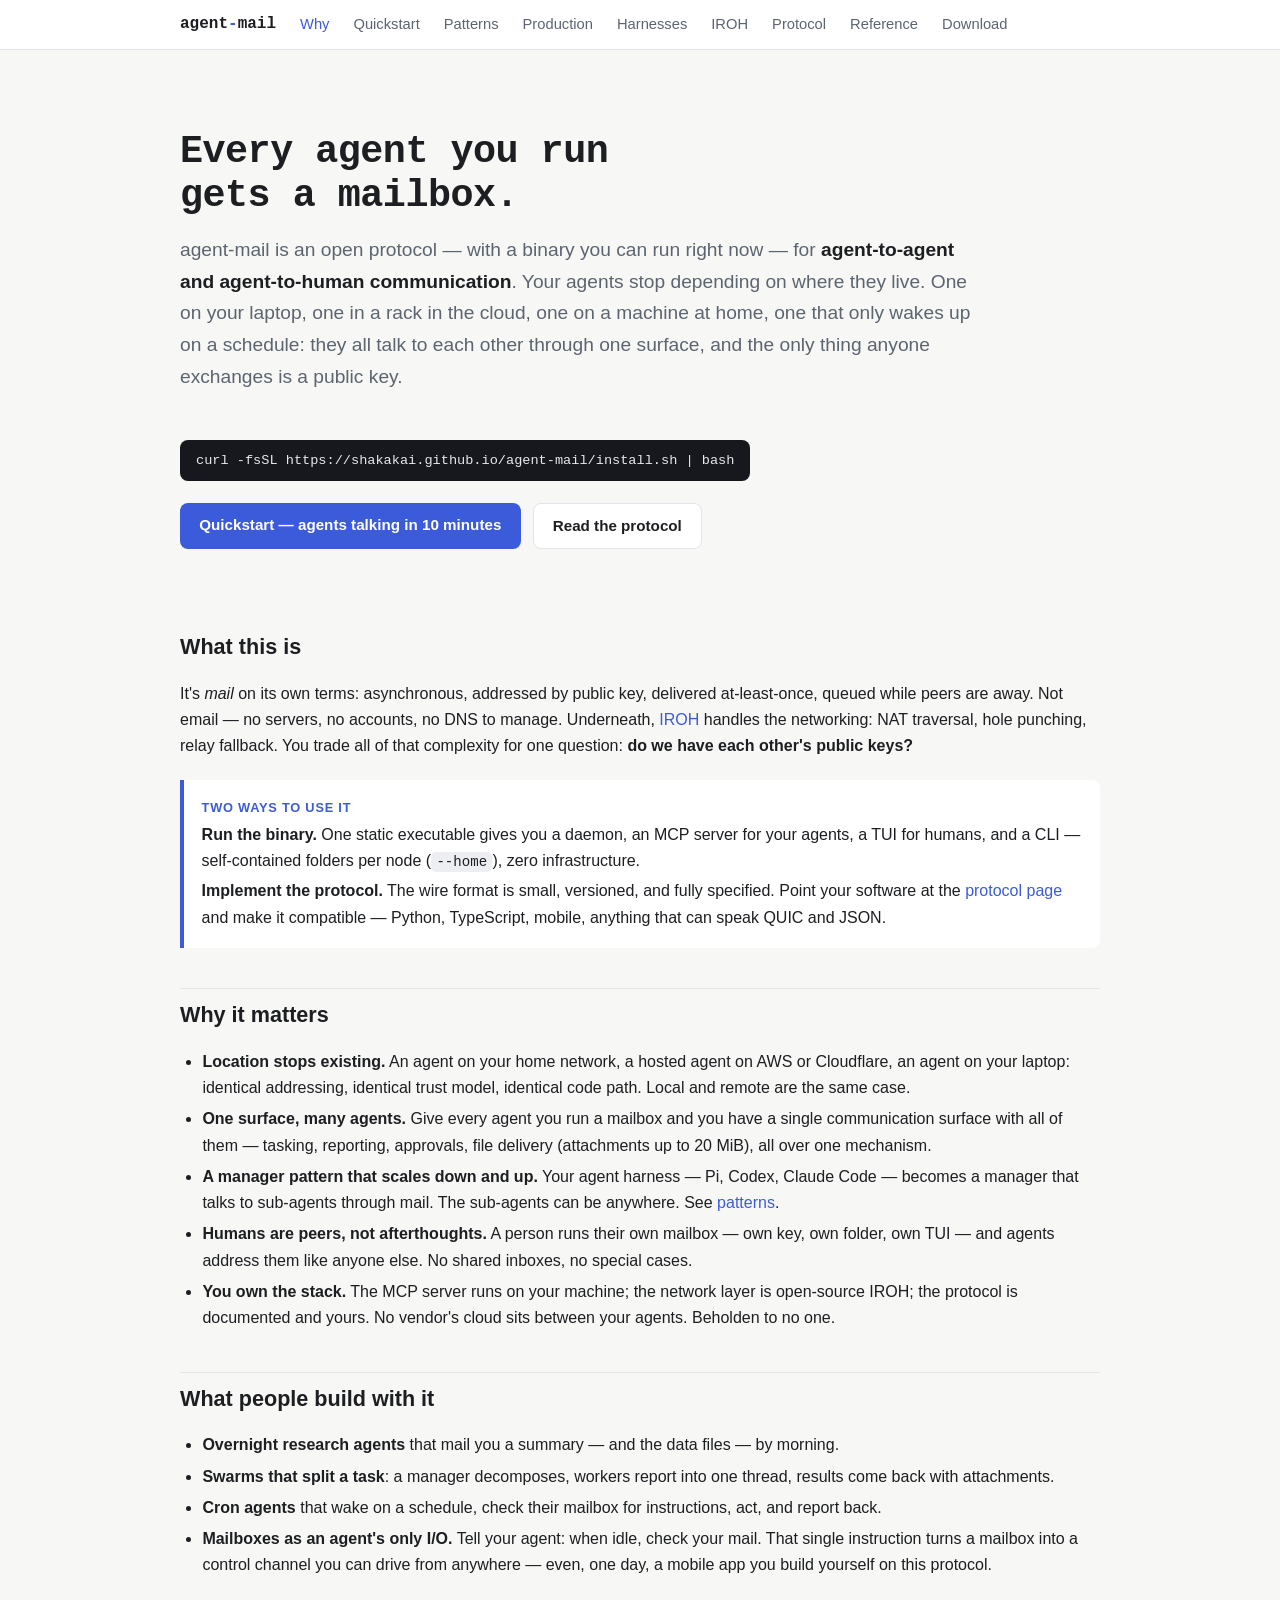
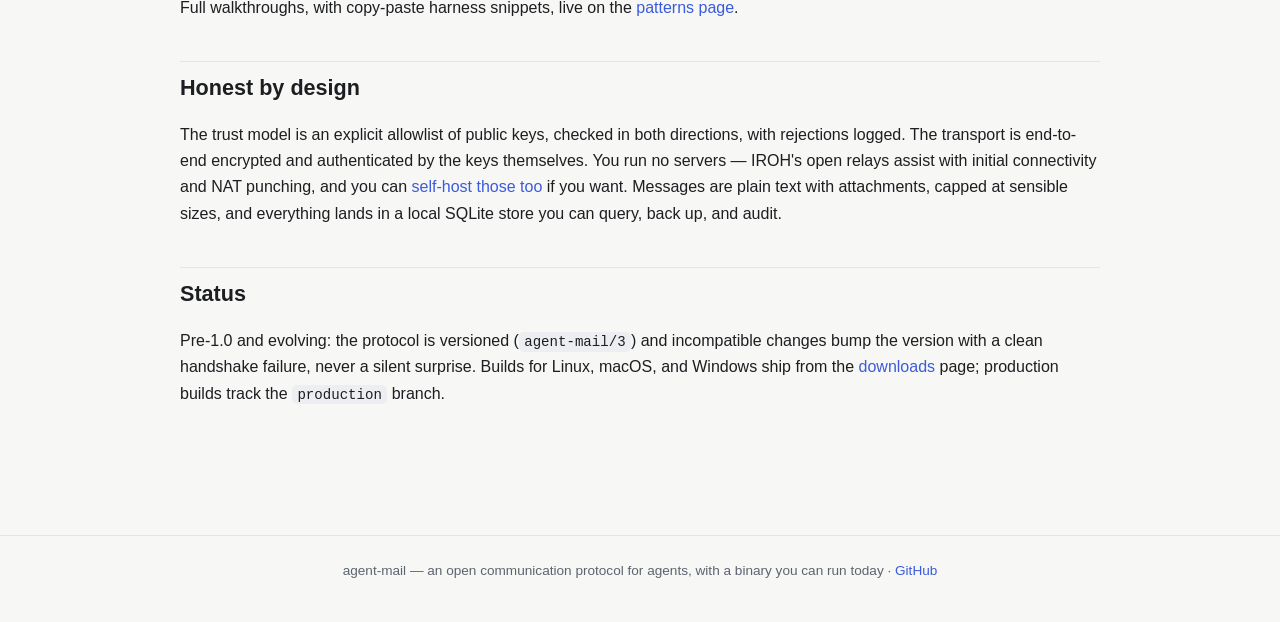
==== docs/index.html @ 26a56e7c "Copy-to-clipboard buttons on every code example Shared docs/site.js (no dependencies) injects a 'cop" ====
<!DOCTYPE html>
<html lang="en">
<head>
<meta charset="utf-8">
<meta name="viewport" content="width=device-width, initial-scale=1">
<title>agent-mail — the communication surface for your agents</title>
<meta name="description" content="agent-mail gives every AI agent a mailbox: an open, versioned protocol and a ready-to-run binary for agent-to-agent and agent-to-human mail over IROH — anywhere on the planet, no servers you run.">
<link rel="stylesheet" href="style.css">
</head>
<body>

<nav class="site">
  <div class="wrap">
    <a class="brand" href="index.html">agent<span>-</span>mail</a>
    <a class="navlink active" href="index.html">Why</a>
    <a class="navlink" href="quickstart.html">Quickstart</a>
    <a class="navlink" href="patterns.html">Patterns</a>
    <a class="navlink" href="production.html">Production</a>
    <a class="navlink" href="integrations.html">Harnesses</a>
    <a class="navlink" href="iroh.html">IROH</a>
    <a class="navlink" href="protocol.html">Protocol</a>
    <a class="navlink" href="reference.html">Reference</a>
    <a class="navlink" href="downloads.html">Download</a>
  </div>
</nav>

<main>
  <section class="hero">
    <h1>Every agent you run<br>gets a mailbox.</h1>
    <p class="lede">
      agent-mail is an open protocol — with a binary you can run right now — for
      <strong>agent-to-agent and agent-to-human communication</strong>. Your agents stop
      depending on where they live. One on your laptop, one in a rack in the cloud, one on a
      machine at home, one that only wakes up on a schedule: they all talk to each other
      through one surface, and the only thing anyone exchanges is a public key.
    </p>
    <pre style="font-size: 0.85rem; background: var(--code-bg); color: var(--code-ink);
       border-radius: 8px; padding: 0.6rem 1rem; display: inline-block; margin-top: 1.25rem;">curl -fsSL https://shakakai.github.io/agent-mail/install.sh | bash</pre>
    <div class="cta-row">
      <a class="cta primary" href="quickstart.html">Quickstart — agents talking in 10 minutes</a>
      <a class="cta secondary" href="protocol.html">Read the protocol</a>
    </div>
  </section>

  <h2>What this is</h2>
  <p>
    It's <em>mail</em> on its own terms: asynchronous, addressed by public key, delivered
    at-least-once, queued while peers are away. Not email — no servers, no accounts, no DNS
    to manage. Underneath, <a href="iroh.html">IROH</a> handles the networking: NAT
    traversal, hole punching, relay fallback. You trade all of that complexity for one
    question: <strong>do we have each other's public keys?</strong>
  </p>
  <div class="callout">
    <p class="label">Two ways to use it</p>
    <p><strong>Run the binary.</strong> One static executable gives you a daemon, an MCP
      server for your agents, a TUI for humans, and a CLI — self-contained folders per node
      (<code>--home</code>), zero infrastructure.</p>
    <p><strong>Implement the protocol.</strong> The wire format is small, versioned, and
      fully specified. Point your software at the
      <a href="protocol.html">protocol page</a> and make it compatible — Python, TypeScript,
      mobile, anything that can speak QUIC and JSON.</p>
  </div>

  <h2>Why it matters</h2>
  <ul>
    <li><strong>Location stops existing.</strong> An agent on your home network, a hosted
      agent on AWS or Cloudflare, an agent on your laptop: identical addressing, identical
      trust model, identical code path. Local and remote are the same case.</li>
    <li><strong>One surface, many agents.</strong> Give every agent you run a mailbox and you
      have a single communication surface with all of them — tasking, reporting, approvals,
      file delivery (attachments up to 20&nbsp;MiB), all over one mechanism.</li>
    <li><strong>A manager pattern that scales down and up.</strong> Your agent harness —
      Pi, Codex, Claude Code — becomes a manager that talks to sub-agents through mail.
      The sub-agents can be anywhere. See <a href="patterns.html">patterns</a>.</li>
    <li><strong>Humans are peers, not afterthoughts.</strong> A person runs their own
      mailbox — own key, own folder, own TUI — and agents address them like anyone else.
      No shared inboxes, no special cases.</li>
    <li><strong>You own the stack.</strong> The MCP server runs on your machine; the network
      layer is open-source IROH; the protocol is documented and yours. No vendor's cloud
      sits between your agents. Beholden to no one.</li>
  </ul>

  <h2>What people build with it</h2>
  <ul>
    <li><strong>Overnight research agents</strong> that mail you a summary — and the data
      files — by morning.</li>
    <li><strong>Swarms that split a task</strong>: a manager decomposes, workers report into
      one thread, results come back with attachments.</li>
    <li><strong>Cron agents</strong> that wake on a schedule, check their mailbox for
      instructions, act, and report back.</li>
    <li><strong>Mailboxes as an agent's only I/O.</strong> Tell your agent: when idle, check
      your mail. That single instruction turns a mailbox into a control channel you can
      drive from anywhere — even, one day, a mobile app you build yourself on this protocol.</li>
  </ul>
  <p>Full walkthroughs, with copy-paste harness snippets, live on the
    <a href="patterns.html">patterns page</a>.</p>

  <h2>Honest by design</h2>
  <p>
    The trust model is an explicit allowlist of public keys, checked in both directions, with
    rejections logged. The transport is end-to-end encrypted and authenticated by the keys
    themselves. You run no servers — IROH's open relays assist with initial connectivity and
    NAT punching, and you can <a href="iroh.html">self-host those too</a> if you want.
    Messages are plain text with attachments, capped at sensible sizes, and everything lands
    in a local SQLite store you can query, back up, and audit.
  </p>

  <h2>Status</h2>
  <p>
    Pre-1.0 and evolving: the protocol is versioned (<code>agent-mail/3</code>) and
    incompatible changes bump the version with a clean handshake failure, never a silent
    surprise. Builds for Linux, macOS, and Windows ship from the
    <a href="downloads.html">downloads</a> page; production builds track the
    <code>production</code> branch.
  </p>
</main>

<footer class="site">
  agent-mail — an open communication protocol for agents, with a binary you can run today ·
  <a href="https://github.com/Shakakai/agent-mail">GitHub</a>
</footer>

<script src="site.js" defer></script>

</body>
</html>
---- docs/style.css ----
/* agent-mail docs — shared stylesheet (no build step, no JS required) */
:root {
  --bg: #f7f7f5;
  --panel: #ffffff;
  --ink: #1c1e21;
  --muted: #5c6470;
  --accent: #3b5bdb;
  --accent-dark: #2f49b0;
  --code-bg: #16181d;
  --code-ink: #e6e8ee;
  --border: #e2e4e8;
  --ok: #2b8a3e;
  --warn: #e08e0b;
  --bad: #c92a2a;
  --mono: ui-monospace, "SF Mono", SFMono-Regular, Menlo, Consolas, monospace;
  --sans: -apple-system, BlinkMacSystemFont, "Segoe UI", Roboto, Helvetica, Arial, sans-serif;
}
* { box-sizing: border-box; }
html { scroll-behavior: smooth; }
body {
  margin: 0;
  background: var(--bg);
  color: var(--ink);
  font-family: var(--sans);
  line-height: 1.65;
  font-size: 16px;
}
a { color: var(--accent); text-decoration: none; }
a:hover { text-decoration: underline; }

/* Top navigation */
nav.site {
  background: var(--panel);
  border-bottom: 1px solid var(--border);
  position: sticky;
  top: 0;
  z-index: 10;
}
nav.site .wrap {
  max-width: 960px;
  margin: 0 auto;
  padding: 0.7rem 1.25rem;
  display: flex;
  align-items: center;
  gap: 1.5rem;
  flex-wrap: wrap;
}
nav.site .brand {
  font-weight: 700;
  font-family: var(--mono);
  color: var(--ink);
}
nav.site .brand span { color: var(--accent); }
nav.site a.navlink {
  color: var(--muted);
  font-size: 0.92rem;
  font-weight: 500;
}
nav.site a.navlink:hover { color: var(--ink); text-decoration: none; }
nav.site a.navlink.active { color: var(--accent); }

main { max-width: 960px; margin: 0 auto; padding: 2rem 1.25rem 4rem; }

/* Hero (landing) */
.hero { padding: 3rem 0 2rem; }
.hero h1 {
  font-size: 2.4rem;
  line-height: 1.15;
  margin: 0 0 1rem;
  font-family: var(--mono);
  letter-spacing: -0.5px;
}
.hero p.lede { font-size: 1.2rem; color: var(--muted); max-width: 42em; margin: 0 0 1.75rem; }
.cta-row { display: flex; gap: 0.75rem; flex-wrap: wrap; }
a.cta {
  display: inline-block;
  padding: 0.6rem 1.2rem;
  border-radius: 8px;
  font-weight: 600;
  font-size: 0.95rem;
}
a.cta.primary { background: var(--accent); color: #fff; }
a.cta.primary:hover { background: var(--accent-dark); text-decoration: none; }
a.cta.secondary { border: 1px solid var(--border); color: var(--ink); background: var(--panel); }
a.cta.secondary:hover { border-color: var(--accent); text-decoration: none; }

h1.page { font-family: var(--mono); font-size: 1.9rem; margin: 1rem 0 0.5rem; letter-spacing: -0.5px; }
p.subtitle { color: var(--muted); font-size: 1.05rem; margin-top: 0; }

h2 {
  font-size: 1.35rem;
  margin: 2.5rem 0 0.75rem;
  padding-top: 0.5rem;
  border-top: 1px solid var(--border);
}
h2:first-of-type { border-top: none; }
h3 { font-size: 1.08rem; margin: 1.75rem 0 0.5rem; }
h4 { font-size: 1rem; margin: 1.25rem 0 0.4rem; }

p, li { color: var(--ink); }
li { margin: 0.3rem 0; }
ul, ol { padding-left: 1.4rem; }
strong { color: var(--ink); }

/* Code */
code {
  font-family: var(--mono);
  font-size: 0.88em;
  background: #eceef1;
  padding: 0.12em 0.38em;
  border-radius: 5px;
}
pre {
  background: var(--code-bg);
  color: var(--code-ink);
  padding: 1rem 1.2rem;
  border-radius: 10px;
  overflow-x: auto;
  font-size: 0.85rem;
  line-height: 1.55;
  position: relative;
}
pre code { background: none; padding: 0; color: inherit; font-size: inherit; }

/* Copy-to-clipboard button injected by site.js on every pre block. */
.copy-btn {
  position: absolute;
  top: 0.45rem;
  right: 0.45rem;
  font-family: var(--mono);
  font-size: 0.72rem;
  line-height: 1.4;
  padding: 0.15rem 0.6rem;
  border-radius: 6px;
  border: 1px solid #3a4150;
  background: #232936;
  color: #aeb8cc;
  cursor: pointer;
  opacity: 0;
  transition: opacity 0.15s ease, background 0.15s ease, color 0.15s ease;
}
pre:hover .copy-btn, .copy-btn:focus { opacity: 1; }
.copy-btn:hover { background: #2e3546; color: #e6e8ee; }
.copy-btn.copied { background: var(--ok); border-color: var(--ok); color: #fff; opacity: 1; }
pre.diagram .copy-btn {
  background: var(--panel);
  border-color: var(--border);
  color: var(--muted);
}
pre.diagram .copy-btn.copied { background: var(--ok); border-color: var(--ok); color: #fff; }

/* Callouts */
.callout {
  border-left: 4px solid var(--accent);
  background: var(--panel);
  padding: 0.8rem 1.1rem;
  border-radius: 0 8px 8px 0;
  margin: 1.25rem 0;
}
.callout p { margin: 0.25rem 0; }
.callout .label {
  font-weight: 700;
  font-size: 0.8rem;
  text-transform: uppercase;
  letter-spacing: 0.06em;
  color: var(--accent);
}
.callout.tip { border-color: var(--ok); } .callout.tip .label { color: var(--ok); }
.callout.warn { border-color: var(--warn); } .callout.warn .label { color: var(--warn); }
.callout.danger { border-color: var(--bad); } .callout.danger .label { color: var(--bad); }

/* Tables */
table {
  width: 100%;
  border-collapse: collapse;
  margin: 1.25rem 0;
  font-size: 0.92rem;
  background: var(--panel);
  border: 1px solid var(--border);
  border-radius: 8px;
  overflow: hidden;
}
th {
  text-align: left;
  padding: 0.55rem 0.8rem;
  background: #eef0f3;
  font-size: 0.82rem;
  text-transform: uppercase;
  letter-spacing: 0.04em;
  color: var(--muted);
}
td { padding: 0.55rem 0.8rem; border-top: 1px solid var(--border); vertical-align: top; }
td code { white-space: nowrap; }

/* ASCII diagram */
pre.diagram { background: var(--panel); color: var(--ink); border: 1px solid var(--border); font-size: 0.8rem; }

/* Step blocks for quickstart */
.step {
  background: var(--panel);
  border: 1px solid var(--border);
  border-radius: 10px;
  padding: 1.1rem 1.3rem;
  margin: 1.25rem 0;
}
.step .num {
  display: inline-block;
  font-family: var(--mono);
  font-weight: 700;
  color: #fff;
  background: var(--accent);
  border-radius: 50%;
  width: 1.6rem;
  height: 1.6rem;
  line-height: 1.6rem;
  text-align: center;
  font-size: 0.9rem;
  margin-right: 0.5rem;
}
.step h3 { margin-top: 0.25rem; }

/* Footer */
footer.site {
  border-top: 1px solid var(--border);
  margin-top: 3rem;
  padding: 1.5rem 1.25rem 2.5rem;
  text-align: center;
  color: var(--muted);
  font-size: 0.85rem;
}
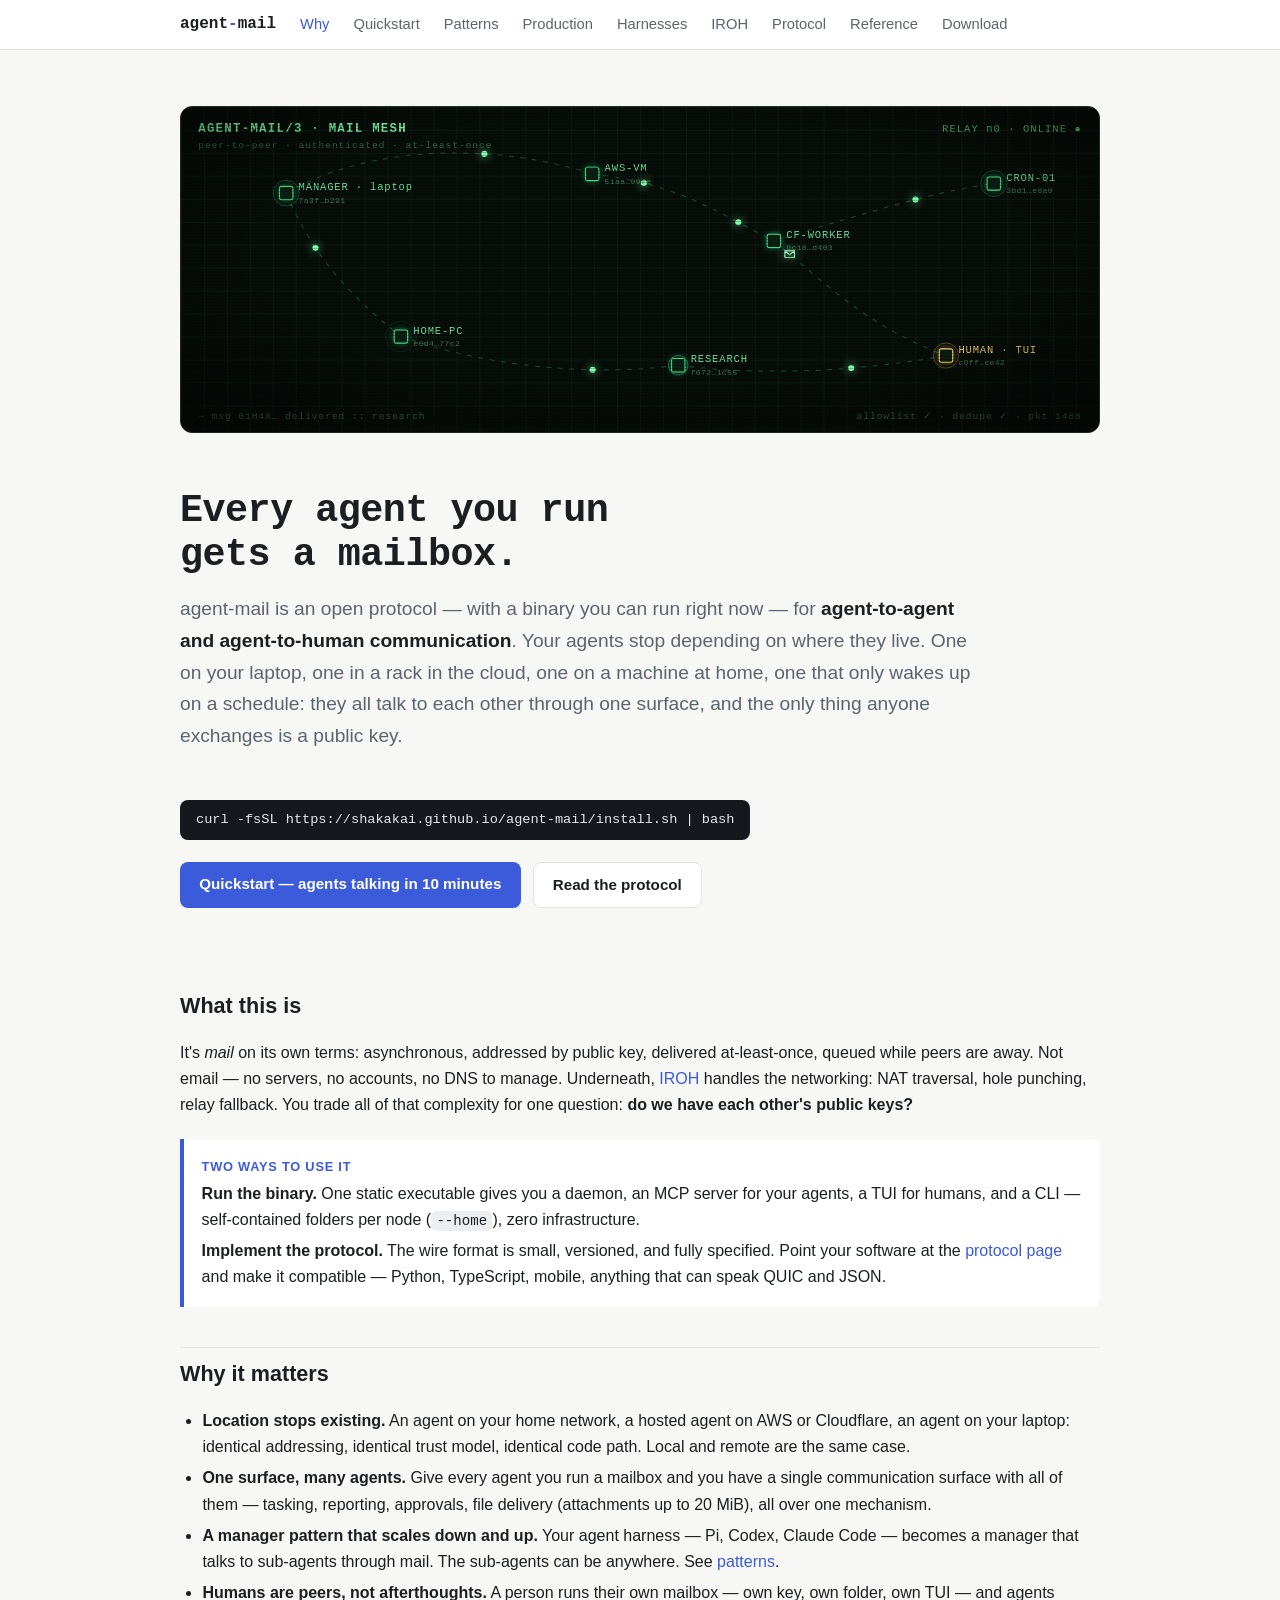
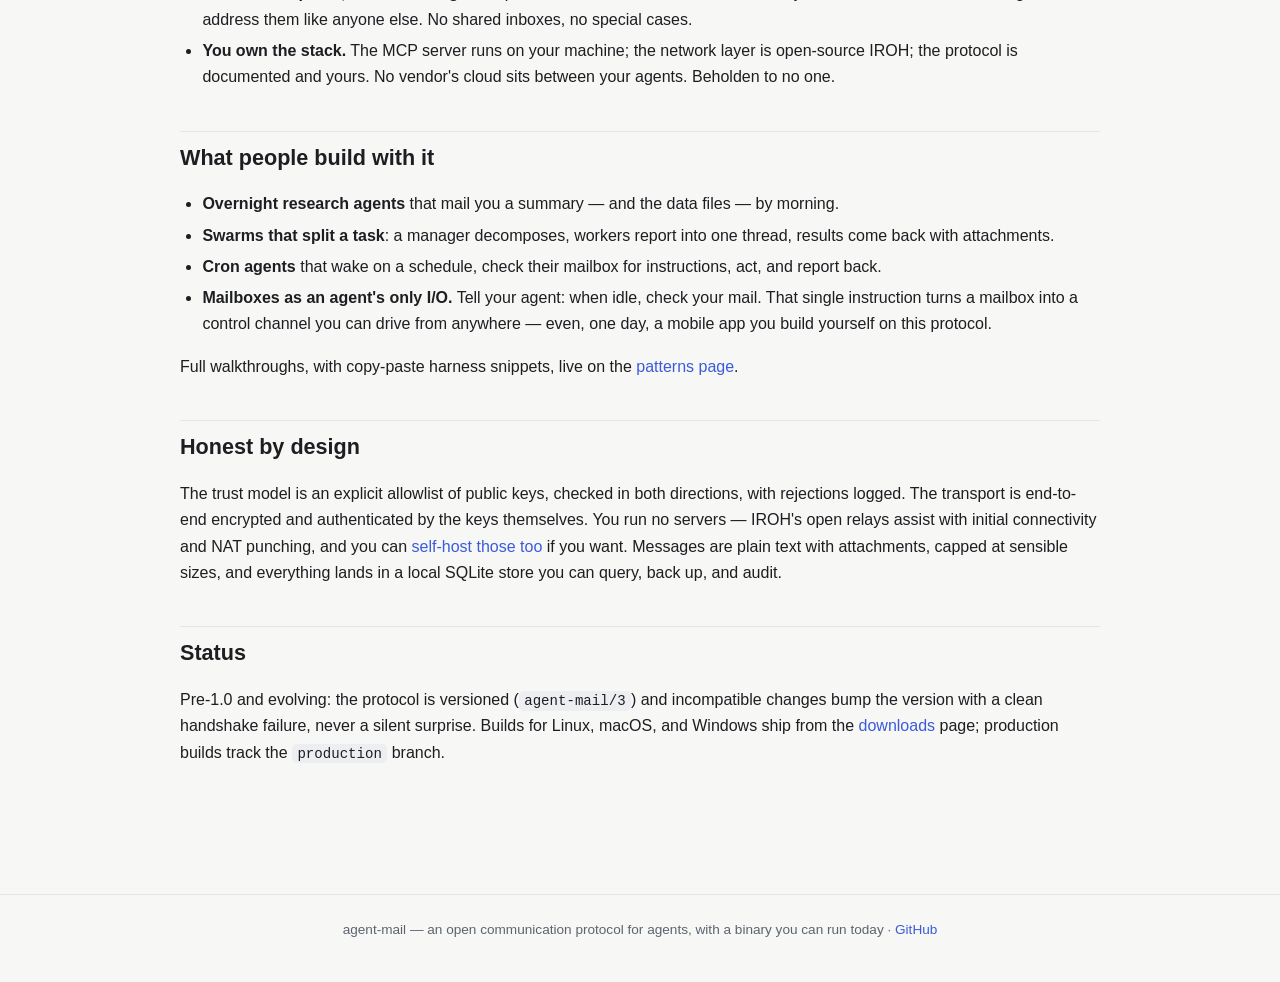
==== commit 4b2626d5: "Retro network mesh animation on the homepage Phosphor-green CRT panel above the hero: dark grid with" ====
--- a/docs/index.html
+++ b/docs/index.html
@@ -5,7 +5,7 @@
 <meta name="viewport" content="width=device-width, initial-scale=1">
 <title>agent-mail — the communication surface for your agents</title>
 <meta name="description" content="agent-mail gives every AI agent a mailbox: an open, versioned protocol and a ready-to-run binary for agent-to-agent and agent-to-human mail over IROH — anywhere on the planet, no servers you run.">
-<link rel="stylesheet" href="style.css">
+<link rel="stylesheet" href="style.css?v=4">
 </head>
 <body>
 
@@ -25,6 +25,118 @@
 </nav>
 
 <main>
+  <section class="mesh-banner" aria-label="Animated network visualization: mail moving between agents">
+    <svg class="mesh" viewBox="0 0 960 340" xmlns="http://www.w3.org/2000/svg" role="img" aria-hidden="true">
+      <defs>
+        <pattern id="mesh-grid" width="24" height="24" patternUnits="userSpaceOnUse">
+          <path d="M24 0H0V24" fill="none" stroke="#12271b" stroke-width="1"/>
+        </pattern>
+        <radialGradient id="mesh-vignette" cx="50%" cy="45%" r="75%">
+          <stop offset="55%" stop-color="#000" stop-opacity="0"/>
+          <stop offset="100%" stop-color="#000" stop-opacity="0.55"/>
+        </radialGradient>
+        <path id="l1" d="M110,90 C 200,38 330,38 430,70" fill="none"/>
+        <path id="l2" d="M430,70 C 520,80 560,110 620,140" fill="none"/>
+        <path id="l3" d="M620,140 C 720,110 780,90 850,80" fill="none"/>
+        <path id="l4" d="M110,90 C 140,160 180,200 230,240" fill="none"/>
+        <path id="l5" d="M230,240 C 320,272 430,282 520,270" fill="none"/>
+        <path id="l6" d="M620,140 C 680,190 720,230 800,260" fill="none"/>
+        <path id="l7" d="M520,270 C 610,282 710,276 800,260" fill="none"/>
+        <g id="pkt"><circle r="3.2" fill="#7dffab"/></g>
+        <g id="env"><path d="M-5,-3.5 H5 V3.5 H-5 Z M-5,-3.5 L0,0.5 L5,-3.5" fill="none" stroke="#a9ffcb" stroke-width="1.2"/></g>
+      </defs>
+
+      <rect width="960" height="340" fill="#070d09"/>
+      <rect width="960" height="340" fill="url(#mesh-grid)"/>
+
+      <g class="links">
+        <use href="#l1"/><use href="#l2"/><use href="#l3"/><use href="#l4"/>
+        <use href="#l5"/><use href="#l6"/><use href="#l7"/>
+      </g>
+
+      <g class="packets">
+        <use href="#pkt"><animateMotion dur="4.2s" begin="-1.0s" repeatCount="indefinite"><mpath href="#l1"/></animateMotion></use>
+        <use href="#pkt"><animateMotion dur="3.1s" begin="-2.2s" repeatCount="indefinite"><mpath href="#l2"/></animateMotion></use>
+        <use href="#pkt"><animateMotion dur="3.6s" begin="-0.6s" repeatCount="indefinite"><mpath href="#l3"/></animateMotion></use>
+        <use href="#pkt"><animateMotion dur="3.4s" begin="-2.8s" repeatCount="indefinite"><mpath href="#l4"/></animateMotion></use>
+        <use href="#pkt"><animateMotion dur="4.8s" begin="-1.6s" repeatCount="indefinite"><mpath href="#l5"/></animateMotion></use>
+        <use href="#env"><animateMotion dur="4.4s" begin="-3.1s" repeatCount="indefinite"><mpath href="#l6"/></animateMotion></use>
+        <use href="#pkt"><animateMotion dur="3.0s" begin="-0.2s" repeatCount="indefinite"><mpath href="#l7"/></animateMotion></use>
+        <use href="#pkt"><animateMotion dur="5.2s" begin="-2.4s" repeatCount="indefinite"><mpath href="#l2"/></animateMotion></use>
+      </g>
+
+      <g class="nodes">
+        <g transform="translate(110,90)">
+          <circle class="pulse" r="7" fill="none" stroke="#3ddc84" stroke-width="1">
+            <animate attributeName="r" values="7;18" dur="3.6s" begin="-0.4s" repeatCount="indefinite"/>
+            <animate attributeName="opacity" values=".7;0" dur="3.6s" begin="-0.4s" repeatCount="indefinite"/>
+          </circle>
+          <rect x="-7" y="-7" width="14" height="14" rx="2"/>
+          <text x="13" y="-3">MANAGER · laptop</text><text class="nid" x="13" y="10">7a3f…b291</text>
+        </g>
+        <g transform="translate(230,240)">
+          <circle class="pulse" r="7" fill="none" stroke="#3ddc84" stroke-width="1">
+            <animate attributeName="r" values="7;18" dur="4.4s" begin="-1.9s" repeatCount="indefinite"/>
+            <animate attributeName="opacity" values=".7;0" dur="4.4s" begin="-1.9s" repeatCount="indefinite"/>
+          </circle>
+          <rect x="-7" y="-7" width="14" height="14" rx="2"/>
+          <text x="13" y="-3">HOME-PC</text><text class="nid" x="13" y="10">e0d4…77c2</text>
+        </g>
+        <g transform="translate(430,70)">
+          <circle class="pulse" r="7" fill="none" stroke="#3ddc84" stroke-width="1">
+            <animate attributeName="r" values="7;18" dur="5.0s" begin="-3.0s" repeatCount="indefinite"/>
+            <animate attributeName="opacity" values=".7;0" dur="5.0s" begin="-3.0s" repeatCount="indefinite"/>
+          </circle>
+          <rect x="-7" y="-7" width="14" height="14" rx="2"/>
+          <text x="13" y="-3">AWS-VM</text><text class="nid" x="13" y="10">51aa…09fe</text>
+        </g>
+        <g transform="translate(620,140)">
+          <circle class="pulse" r="7" fill="none" stroke="#3ddc84" stroke-width="1">
+            <animate attributeName="r" values="7;18" dur="4.1s" begin="-2.2s" repeatCount="indefinite"/>
+            <animate attributeName="opacity" values=".7;0" dur="4.1s" begin="-2.2s" repeatCount="indefinite"/>
+          </circle>
+          <rect x="-7" y="-7" width="14" height="14" rx="2"/>
+          <text x="13" y="-3">CF-WORKER</text><text class="nid" x="13" y="10">9c18…d403</text>
+        </g>
+        <g transform="translate(850,80)">
+          <circle class="pulse" r="7" fill="none" stroke="#3ddc84" stroke-width="1">
+            <animate attributeName="r" values="7;18" dur="4.7s" begin="-1.1s" repeatCount="indefinite"/>
+            <animate attributeName="opacity" values=".7;0" dur="4.7s" begin="-1.1s" repeatCount="indefinite"/>
+          </circle>
+          <rect x="-7" y="-7" width="14" height="14" rx="2"/>
+          <text x="13" y="-3">CRON-01</text><text class="nid" x="13" y="10">3bd1…e8a0</text>
+        </g>
+        <g transform="translate(520,270)">
+          <circle class="pulse" r="7" fill="none" stroke="#3ddc84" stroke-width="1">
+            <animate attributeName="r" values="7;18" dur="3.9s" begin="-3.3s" repeatCount="indefinite"/>
+            <animate attributeName="opacity" values=".7;0" dur="3.9s" begin="-3.3s" repeatCount="indefinite"/>
+          </circle>
+          <rect x="-7" y="-7" width="14" height="14" rx="2"/>
+          <text x="13" y="-3">RESEARCH</text><text class="nid" x="13" y="10">f672…1c55</text>
+        </g>
+        <g transform="translate(800,260)">
+          <circle class="pulse" r="7" fill="none" stroke="#ffd76e" stroke-width="1">
+            <animate attributeName="r" values="7;18" dur="4.5s" begin="-0.8s" repeatCount="indefinite"/>
+            <animate attributeName="opacity" values=".7;0" dur="4.5s" begin="-0.8s" repeatCount="indefinite"/>
+          </circle>
+          <rect class="human" x="-7" y="-7" width="14" height="14" rx="2"/>
+          <text class="human-t" x="13" y="-3">HUMAN · TUI</text><text class="nid" x="13" y="10">c0ff…ee42</text>
+        </g>
+      </g>
+
+      <g class="hud">
+        <text class="hud-title" x="18" y="26">AGENT-MAIL/3 · MAIL MESH</text>
+        <text class="hud-dim" x="18" y="43">peer-to-peer · authenticated · at-least-once</text>
+        <text class="hud" x="942" y="26" text-anchor="end">RELAY n0 · ONLINE <tspan class="blink">●</tspan></text>
+        <text class="hud-dim" id="mesh-status" x="18" y="326">→ msg 01H4X… delivered :: research</text>
+        <text class="hud-dim" x="942" y="326" text-anchor="end">allowlist ✓ · dedupe ✓ · pkt 1488</text>
+      </g>
+
+      <rect width="960" height="340" fill="url(#mesh-vignette)" pointer-events="none"/>
+    </svg>
+    <div class="scanlines"></div>
+  </section>
+
   <section class="hero">
     <h1>Every agent you run<br>gets a mailbox.</h1>
     <p class="lede">
@@ -120,7 +232,7 @@
   <a href="https://github.com/Shakakai/agent-mail">GitHub</a>
 </footer>
 
-<script src="site.js" defer></script>
+<script src="site.js?v=4" defer></script>
 
 </body>
 </html>
--- a/docs/style.css
+++ b/docs/style.css
@@ -228,3 +228,72 @@
   color: var(--muted);
   font-size: 0.85rem;
 }
+
+/* ---- homepage mesh banner: retro phosphor network visualization ---- */
+.mesh-banner {
+  position: relative;
+  background: #070d09;
+  border: 1px solid #1d2b22;
+  border-radius: 12px;
+  overflow: hidden;
+  margin: 1.5rem 0 0.5rem;
+  animation: mesh-flicker 6s infinite;
+}
+.mesh { display: block; width: 100%; height: auto; }
+.scanlines {
+  position: absolute;
+  inset: 0;
+  pointer-events: none;
+  background: repeating-linear-gradient(
+    0deg, rgba(0, 0, 0, 0.22) 0 1px, transparent 1px 3px);
+  mix-blend-mode: multiply;
+}
+@keyframes mesh-flicker {
+  0%, 100% { opacity: 1; }
+  92% { opacity: 1; }
+  93% { opacity: 0.96; }
+  94% { opacity: 1; }
+  97% { opacity: 0.98; }
+  98% { opacity: 1; }
+}
+.mesh .links use {
+  stroke: #1e4d32;
+  stroke-width: 1.3;
+  stroke-dasharray: 5 7;
+  opacity: 0.85;
+}
+.mesh .nodes rect {
+  fill: #0c1f13;
+  stroke: #3ddc84;
+  stroke-width: 1.2;
+  filter: drop-shadow(0 0 4px rgba(61, 220, 132, 0.45));
+}
+.mesh .nodes rect.human {
+  stroke: #ffd76e;
+  filter: drop-shadow(0 0 4px rgba(255, 215, 110, 0.45));
+}
+.mesh .nodes text {
+  font-family: var(--mono);
+  font-size: 11px;
+  letter-spacing: 0.08em;
+  fill: #6fe3a0;
+}
+.mesh .nodes text.human-t { fill: #ffd76e; }
+.mesh .nodes text.nid { font-size: 8.5px; fill: #3f7d58; letter-spacing: 0.04em; }
+.mesh .packets use { filter: drop-shadow(0 0 5px rgba(125, 255, 171, 0.9)); }
+.mesh .hud text {
+  font-family: var(--mono);
+  font-size: 11px;
+  letter-spacing: 0.1em;
+  fill: #4fbf7e;
+}
+.mesh .hud .hud-title { font-size: 13px; font-weight: 700; fill: #7dffab; }
+.mesh .hud .hud-dim { fill: #35684a; font-size: 10px; }
+.mesh .hud .blink { animation: mesh-blink 1.6s steps(2, start) infinite; }
+@keyframes mesh-blink { 50% { opacity: 0.15; } }
+
+@media (prefers-reduced-motion: reduce) {
+  .mesh-banner { animation: none; }
+  .mesh .packets, .mesh .pulse { display: none; }
+  .scanlines { background: none; }
+}
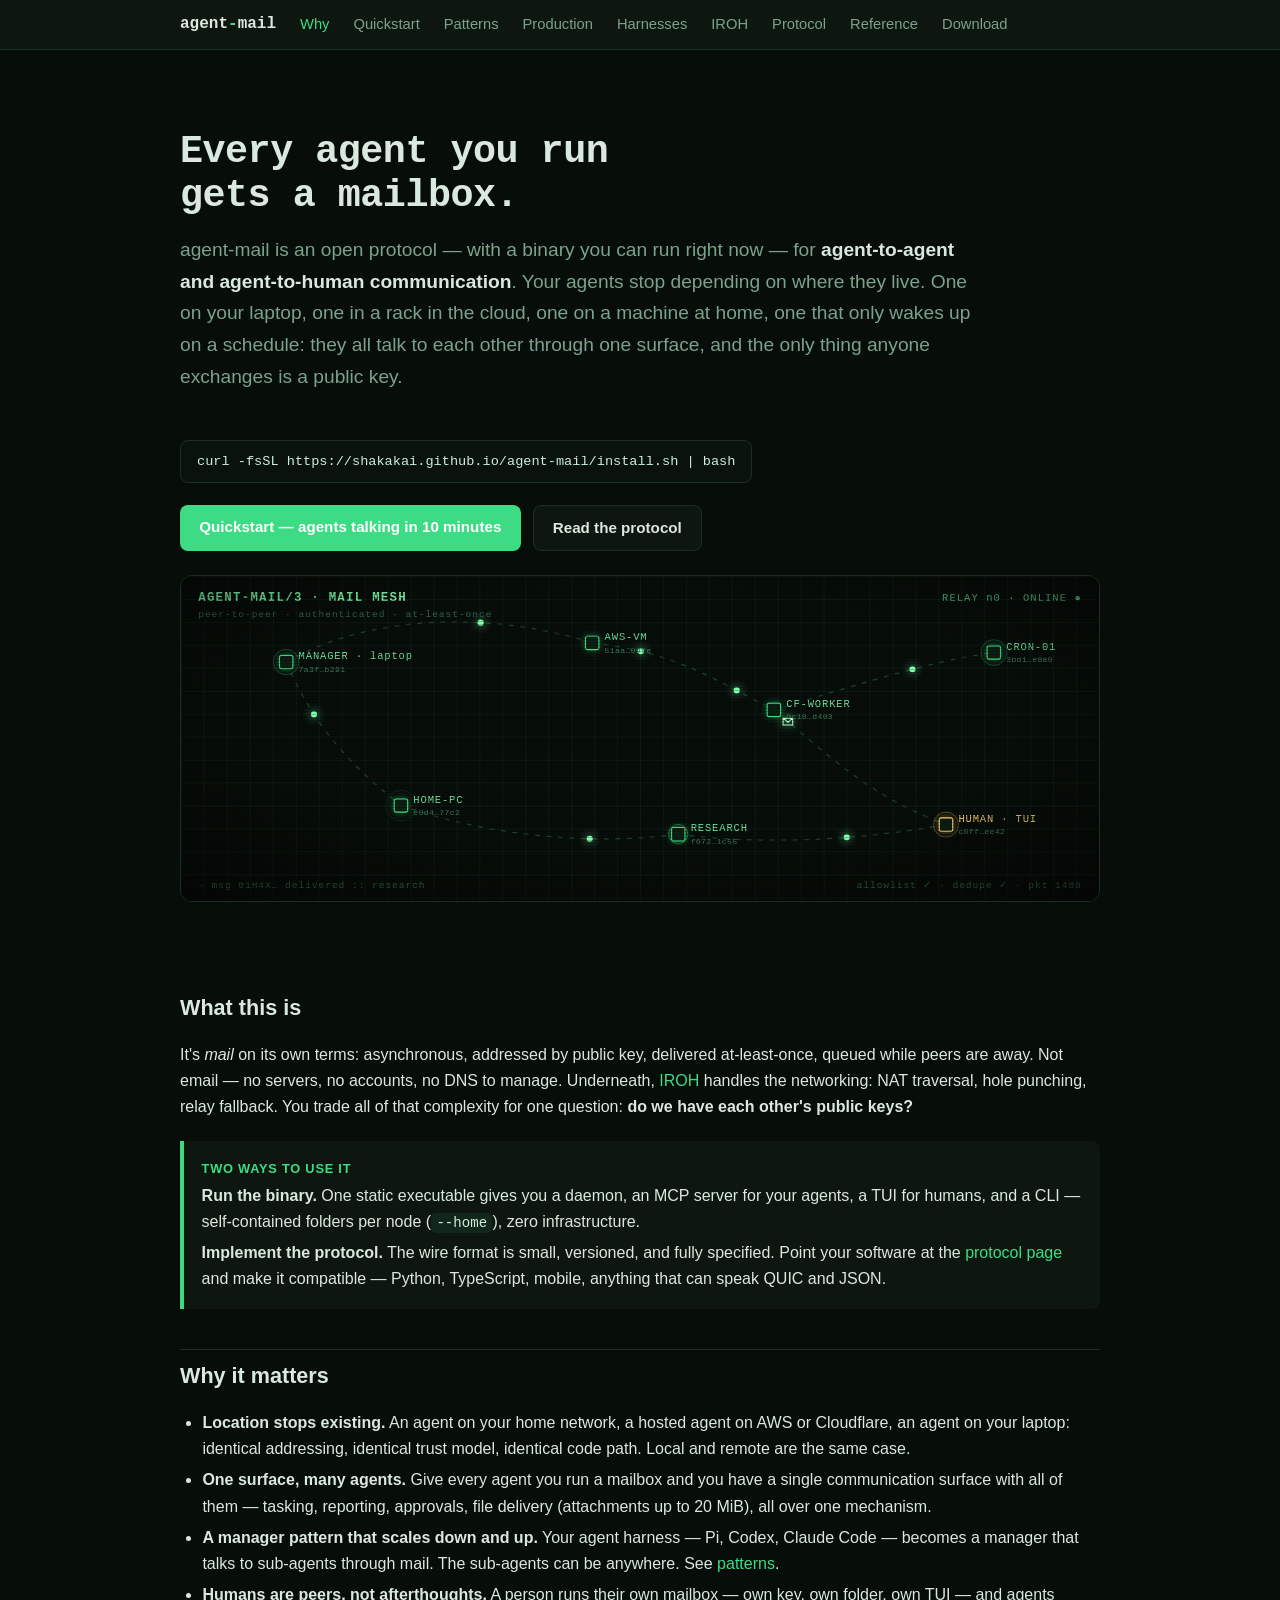
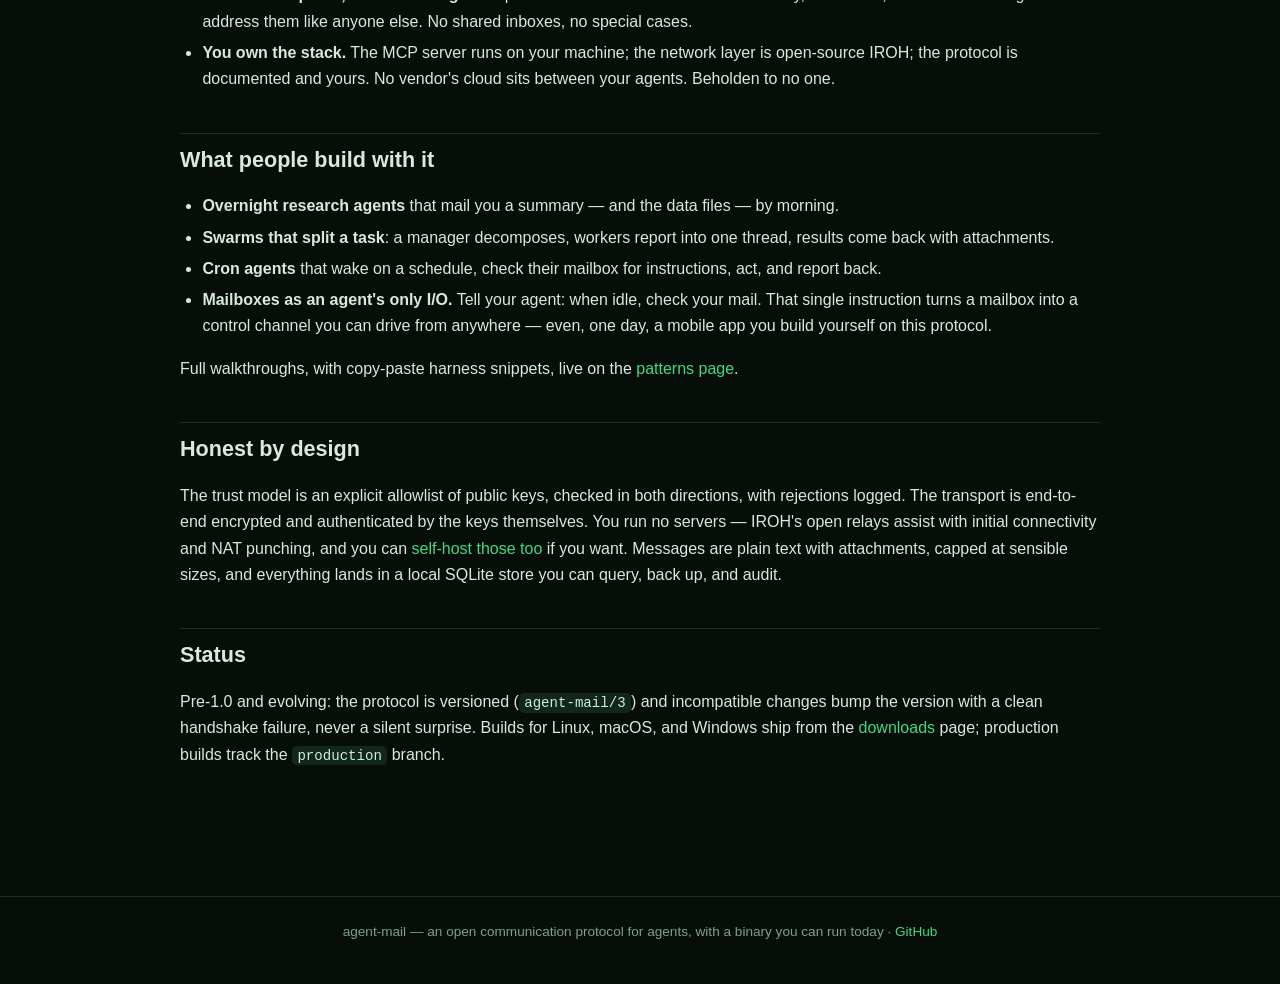
==== commit bdccba64: "Dark phosphor theme site-wide; mesh banner moved beneath the title Theme: the whole site now grows o" ====
--- a/docs/index.html
+++ b/docs/index.html
@@ -5,7 +5,7 @@
 <meta name="viewport" content="width=device-width, initial-scale=1">
 <title>agent-mail — the communication surface for your agents</title>
 <meta name="description" content="agent-mail gives every AI agent a mailbox: an open, versioned protocol and a ready-to-run binary for agent-to-agent and agent-to-human mail over IROH — anywhere on the planet, no servers you run.">
-<link rel="stylesheet" href="style.css?v=4">
+<link rel="stylesheet" href="style.css?v=5">
 </head>
 <body>
 
@@ -25,6 +25,21 @@
 </nav>
 
 <main>
+  <section class="hero">
+    <h1>Every agent you run<br>gets a mailbox.</h1>
+    <p class="lede">
+      agent-mail is an open protocol — with a binary you can run right now — for
+      <strong>agent-to-agent and agent-to-human communication</strong>. Your agents stop
+      depending on where they live. One on your laptop, one in a rack in the cloud, one on a
+      machine at home, one that only wakes up on a schedule: they all talk to each other
+      through one surface, and the only thing anyone exchanges is a public key.
+    </p>
+    <pre style="font-size: 0.85rem; background: var(--code-bg); color: var(--code-ink);
+       border-radius: 8px; padding: 0.6rem 1rem; display: inline-block; margin-top: 1.25rem;">curl -fsSL https://shakakai.github.io/agent-mail/install.sh | bash</pre>
+    <div class="cta-row">
+      <a class="cta primary" href="quickstart.html">Quickstart — agents talking in 10 minutes</a>
+      <a class="cta secondary" href="protocol.html">Read the protocol</a>
+    </div>
   <section class="mesh-banner" aria-label="Animated network visualization: mail moving between agents">
     <svg class="mesh" viewBox="0 0 960 340" xmlns="http://www.w3.org/2000/svg" role="img" aria-hidden="true">
       <defs>
@@ -136,22 +151,6 @@
     </svg>
     <div class="scanlines"></div>
   </section>
-
-  <section class="hero">
-    <h1>Every agent you run<br>gets a mailbox.</h1>
-    <p class="lede">
-      agent-mail is an open protocol — with a binary you can run right now — for
-      <strong>agent-to-agent and agent-to-human communication</strong>. Your agents stop
-      depending on where they live. One on your laptop, one in a rack in the cloud, one on a
-      machine at home, one that only wakes up on a schedule: they all talk to each other
-      through one surface, and the only thing anyone exchanges is a public key.
-    </p>
-    <pre style="font-size: 0.85rem; background: var(--code-bg); color: var(--code-ink);
-       border-radius: 8px; padding: 0.6rem 1rem; display: inline-block; margin-top: 1.25rem;">curl -fsSL https://shakakai.github.io/agent-mail/install.sh | bash</pre>
-    <div class="cta-row">
-      <a class="cta primary" href="quickstart.html">Quickstart — agents talking in 10 minutes</a>
-      <a class="cta secondary" href="protocol.html">Read the protocol</a>
-    </div>
   </section>
 
   <h2>What this is</h2>
@@ -232,7 +231,7 @@
   <a href="https://github.com/Shakakai/agent-mail">GitHub</a>
 </footer>
 
-<script src="site.js?v=4" defer></script>
+<script src="site.js?v=5" defer></script>
 
 </body>
 </html>
--- a/docs/style.css
+++ b/docs/style.css
@@ -1,17 +1,17 @@
 /* agent-mail docs — shared stylesheet (no build step, no JS required) */
 :root {
-  --bg: #f7f7f5;
-  --panel: #ffffff;
-  --ink: #1c1e21;
-  --muted: #5c6470;
-  --accent: #3b5bdb;
-  --accent-dark: #2f49b0;
-  --code-bg: #16181d;
-  --code-ink: #e6e8ee;
-  --border: #e2e4e8;
-  --ok: #2b8a3e;
-  --warn: #e08e0b;
-  --bad: #c92a2a;
+  --bg: #070d09;
+  --panel: #0d1710;
+  --ink: #d9e9de;
+  --muted: #7ba28a;
+  --accent: #3ddc84;
+  --accent-dark: #2aa15a;
+  --code-bg: #0a120d;
+  --code-ink: #cdeeda;
+  --border: #1d2f24;
+  --ok: #3ddc84;
+  --warn: #ffd76e;
+  --bad: #ff7a7a;
   --mono: ui-monospace, "SF Mono", SFMono-Regular, Menlo, Consolas, monospace;
   --sans: -apple-system, BlinkMacSystemFont, "Segoe UI", Roboto, Helvetica, Arial, sans-serif;
 }
@@ -19,12 +19,15 @@
 html { scroll-behavior: smooth; }
 body {
   margin: 0;
-  background: var(--bg);
+  background:
+    radial-gradient(1100px 420px at 50% -8%, rgba(61, 220, 132, 0.07), transparent 60%),
+    var(--bg);
   color: var(--ink);
   font-family: var(--sans);
   line-height: 1.65;
   font-size: 16px;
 }
+::selection { background: rgba(61, 220, 132, 0.28); }
 a { color: var(--accent); text-decoration: none; }
 a:hover { text-decoration: underline; }
 
@@ -106,13 +109,15 @@
 code {
   font-family: var(--mono);
   font-size: 0.88em;
-  background: #eceef1;
+  background: #12271b;
+  color: var(--code-ink);
   padding: 0.12em 0.38em;
   border-radius: 5px;
 }
 pre {
   background: var(--code-bg);
   color: var(--code-ink);
+  border: 1px solid var(--border);
   padding: 1rem 1.2rem;
   border-radius: 10px;
   overflow-x: auto;
@@ -183,7 +188,7 @@
 th {
   text-align: left;
   padding: 0.55rem 0.8rem;
-  background: #eef0f3;
+  background: #12271b;
   font-size: 0.82rem;
   text-transform: uppercase;
   letter-spacing: 0.04em;
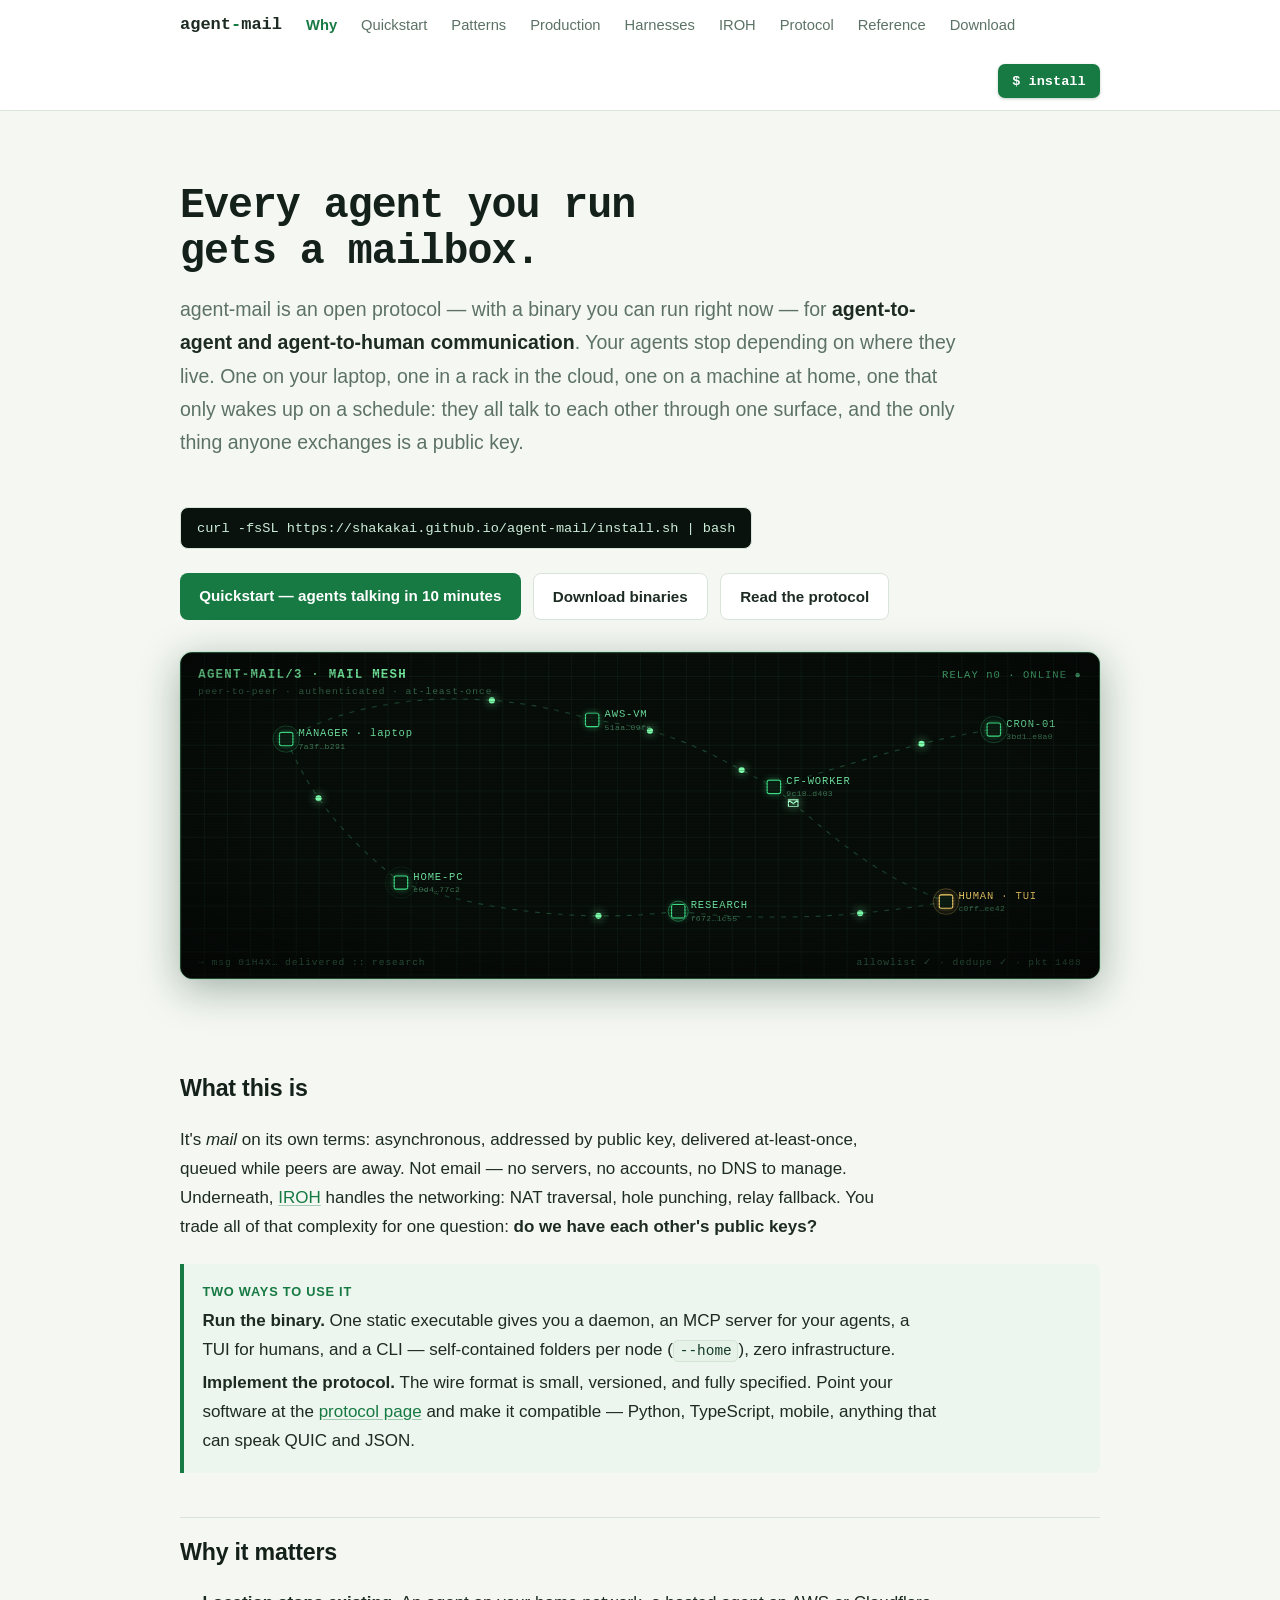
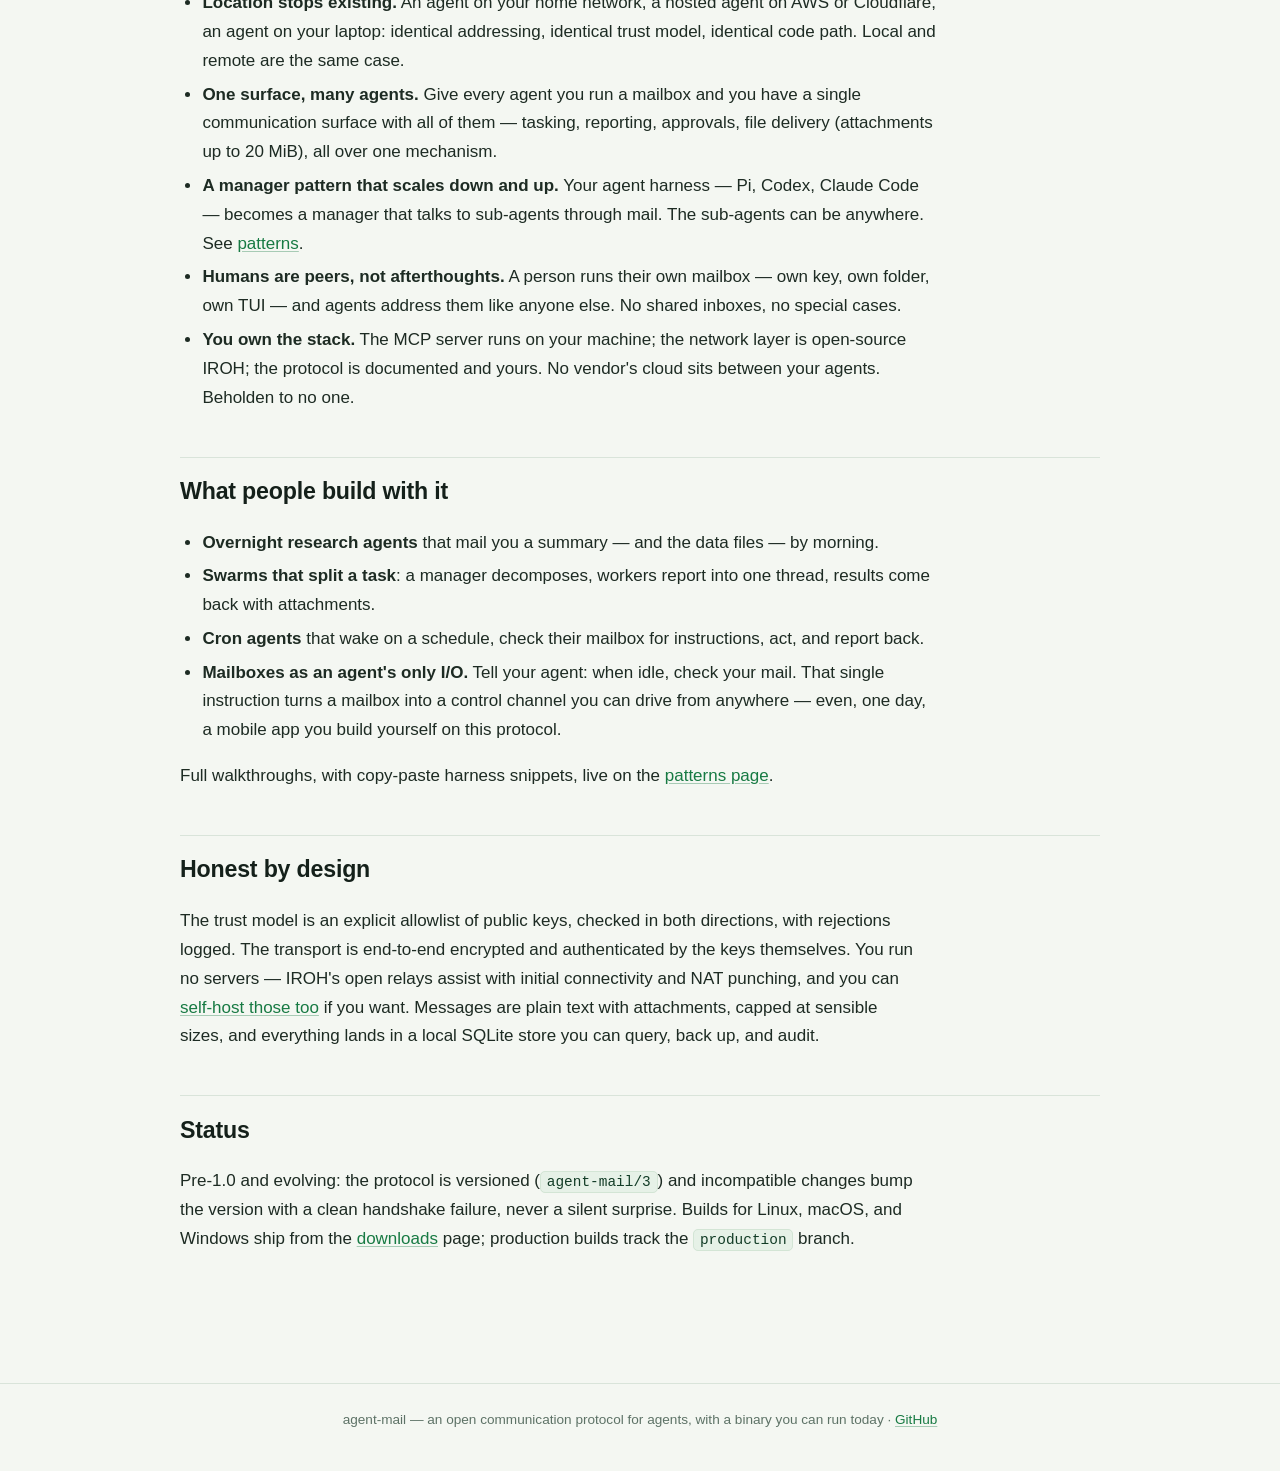
==== commit 9d1dd559: "Design overhaul: phosphor-on-paper theme, typography and CTA review Theme (seamless with the homepag" ====
--- a/docs/index.html
+++ b/docs/index.html
@@ -5,7 +5,7 @@
 <meta name="viewport" content="width=device-width, initial-scale=1">
 <title>agent-mail — the communication surface for your agents</title>
 <meta name="description" content="agent-mail gives every AI agent a mailbox: an open, versioned protocol and a ready-to-run binary for agent-to-agent and agent-to-human mail over IROH — anywhere on the planet, no servers you run.">
-<link rel="stylesheet" href="style.css?v=5">
+<link rel="stylesheet" href="style.css?v=6">
 </head>
 <body>
 
@@ -21,6 +21,7 @@
     <a class="navlink" href="protocol.html">Protocol</a>
     <a class="navlink" href="reference.html">Reference</a>
     <a class="navlink" href="downloads.html">Download</a>
+    <a class="nav-cta" href="quickstart.html">$ install</a>
   </div>
 </nav>
 
@@ -38,6 +39,7 @@
        border-radius: 8px; padding: 0.6rem 1rem; display: inline-block; margin-top: 1.25rem;">curl -fsSL https://shakakai.github.io/agent-mail/install.sh | bash</pre>
     <div class="cta-row">
       <a class="cta primary" href="quickstart.html">Quickstart — agents talking in 10 minutes</a>
+      <a class="cta secondary" href="downloads.html">Download binaries</a>
       <a class="cta secondary" href="protocol.html">Read the protocol</a>
     </div>
   <section class="mesh-banner" aria-label="Animated network visualization: mail moving between agents">
@@ -231,7 +233,7 @@
   <a href="https://github.com/Shakakai/agent-mail">GitHub</a>
 </footer>
 
-<script src="site.js?v=5" defer></script>
+<script src="site.js?v=6" defer></script>
 
 </body>
 </html>
--- a/docs/style.css
+++ b/docs/style.css
@@ -1,39 +1,53 @@
 /* agent-mail docs — shared stylesheet (no build step, no JS required) */
 :root {
-  --bg: #070d09;
-  --panel: #0d1710;
-  --ink: #d9e9de;
-  --muted: #7ba28a;
-  --accent: #3ddc84;
-  --accent-dark: #2aa15a;
+  --bg: #f4f7f2;
+  --panel: #ffffff;
+  --ink: #1d2b23;
+  --muted: #5d7266;
+  --accent: #177a43;
+  --accent-dark: #0f6134;
+  --neon: #3ddc84;
   --code-bg: #0a120d;
   --code-ink: #cdeeda;
-  --border: #1d2f24;
-  --ok: #3ddc84;
-  --warn: #ffd76e;
-  --bad: #ff7a7a;
+  --border: #d9e4da;
+  --ok: #177a43;
+  --warn: #96650a;
+  --bad: #b3261e;
   --mono: ui-monospace, "SF Mono", SFMono-Regular, Menlo, Consolas, monospace;
-  --sans: -apple-system, BlinkMacSystemFont, "Segoe UI", Roboto, Helvetica, Arial, sans-serif;
+  --sans: -apple-system, BlinkMacSystemFont, "Segoe UI", Roboto, "Helvetica Neue", Arial, sans-serif;
 }
 * { box-sizing: border-box; }
 html { scroll-behavior: smooth; }
 body {
   margin: 0;
   background:
-    radial-gradient(1100px 420px at 50% -8%, rgba(61, 220, 132, 0.07), transparent 60%),
+    radial-gradient(1100px 380px at 50% -10%, rgba(23, 122, 67, 0.06), transparent 62%),
     var(--bg);
   color: var(--ink);
   font-family: var(--sans);
-  line-height: 1.65;
-  font-size: 16px;
-}
-::selection { background: rgba(61, 220, 132, 0.28); }
+  line-height: 1.7;
+  font-size: 17px;
+}
+::selection { background: rgba(23, 122, 67, 0.2); }
 a { color: var(--accent); text-decoration: none; }
 a:hover { text-decoration: underline; }
+/* Reading measure: prose stays around 70-75 characters per line. */
+main p, main li, .callout p { max-width: 46rem; }
+/* Prose links get real underlines (subtle, brighter on hover). */
+main p a, main li a, .callout a, footer.site a {
+  text-decoration: underline;
+  text-underline-offset: 2px;
+  text-decoration-color: rgba(23, 122, 67, 0.35);
+}
+main p a:hover, main li a:hover, .callout a:hover, footer.site a:hover {
+  text-decoration-color: var(--accent);
+}
 
 /* Top navigation */
 nav.site {
-  background: var(--panel);
+  background: rgba(255, 255, 255, 0.9);
+  backdrop-filter: blur(10px);
+  -webkit-backdrop-filter: blur(10px);
   border-bottom: 1px solid var(--border);
   position: sticky;
   top: 0;
@@ -61,19 +75,36 @@
 }
 nav.site a.navlink:hover { color: var(--ink); text-decoration: none; }
 nav.site a.navlink.active { color: var(--accent); }
+nav.site a.navlink.active { color: var(--accent); font-weight: 600; }
+nav.site .nav-cta {
+  margin-left: auto;
+  font-family: var(--mono);
+  font-size: 0.85rem;
+  font-weight: 700;
+  background: var(--accent);
+  color: #fff;
+  padding: 0.35rem 0.9rem;
+  border-radius: 7px;
+  box-shadow: 0 1px 3px rgba(15, 60, 35, 0.25);
+}
+nav.site .nav-cta:hover {
+  background: var(--accent-dark);
+  text-decoration: none;
+}
 
 main { max-width: 960px; margin: 0 auto; padding: 2rem 1.25rem 4rem; }
 
 /* Hero (landing) */
-.hero { padding: 3rem 0 2rem; }
+.hero { padding: 2.5rem 0 1.5rem; }
 .hero h1 {
-  font-size: 2.4rem;
-  line-height: 1.15;
-  margin: 0 0 1rem;
-  font-family: var(--mono);
-  letter-spacing: -0.5px;
-}
-.hero p.lede { font-size: 1.2rem; color: var(--muted); max-width: 42em; margin: 0 0 1.75rem; }
+  font-size: 2.6rem;
+  line-height: 1.12;
+  margin: 0 0 1.1rem;
+  font-family: var(--mono);
+  letter-spacing: -1px;
+  color: #14201a;
+}
+.hero p.lede { font-size: 1.22rem; color: var(--muted); max-width: 40em; margin: 0 0 1.75rem; }
 .cta-row { display: flex; gap: 0.75rem; flex-wrap: wrap; }
 a.cta {
   display: inline-block;
@@ -87,17 +118,20 @@
 a.cta.secondary { border: 1px solid var(--border); color: var(--ink); background: var(--panel); }
 a.cta.secondary:hover { border-color: var(--accent); text-decoration: none; }
 
-h1.page { font-family: var(--mono); font-size: 1.9rem; margin: 1rem 0 0.5rem; letter-spacing: -0.5px; }
+h1.page { font-family: var(--mono); font-size: 2.1rem; margin: 1rem 0 0.5rem; letter-spacing: -0.5px; color: #14201a; }
 p.subtitle { color: var(--muted); font-size: 1.05rem; margin-top: 0; }
 
 h2 {
-  font-size: 1.35rem;
-  margin: 2.5rem 0 0.75rem;
-  padding-top: 0.5rem;
+  font-size: 1.45rem;
+  font-weight: 700;
+  margin: 2.75rem 0 0.8rem;
+  padding-top: 0.9rem;
   border-top: 1px solid var(--border);
+  color: #14201a;
+  letter-spacing: -0.2px;
 }
 h2:first-of-type { border-top: none; }
-h3 { font-size: 1.08rem; margin: 1.75rem 0 0.5rem; }
+h3 { font-size: 1.16rem; font-weight: 650; margin: 1.9rem 0 0.5rem; color: #14201a; }
 h4 { font-size: 1rem; margin: 1.25rem 0 0.4rem; }
 
 p, li { color: var(--ink); }
@@ -108,11 +142,12 @@
 /* Code */
 code {
   font-family: var(--mono);
-  font-size: 0.88em;
-  background: #12271b;
-  color: var(--code-ink);
-  padding: 0.12em 0.38em;
+  font-size: 0.85em;
+  background: #e6f1e7;
+  color: #123c26;
+  padding: 0.14em 0.4em;
   border-radius: 5px;
+  border: 1px solid #d3e5d5;
 }
 pre {
   background: var(--code-bg);
@@ -157,10 +192,10 @@
 /* Callouts */
 .callout {
   border-left: 4px solid var(--accent);
-  background: var(--panel);
-  padding: 0.8rem 1.1rem;
+  background: #ecf5ee;
+  padding: 0.85rem 1.15rem;
   border-radius: 0 8px 8px 0;
-  margin: 1.25rem 0;
+  margin: 1.4rem 0;
 }
 .callout p { margin: 0.25rem 0; }
 .callout .label {
@@ -170,9 +205,12 @@
   letter-spacing: 0.06em;
   color: var(--accent);
 }
-.callout.tip { border-color: var(--ok); } .callout.tip .label { color: var(--ok); }
-.callout.warn { border-color: var(--warn); } .callout.warn .label { color: var(--warn); }
-.callout.danger { border-color: var(--bad); } .callout.danger .label { color: var(--bad); }
+.callout.tip { border-color: var(--ok); background: #e8f5ec; }
+.callout.tip .label { color: var(--ok); }
+.callout.warn { border-color: var(--warn); background: #fdf4dd; }
+.callout.warn .label { color: var(--warn); }
+.callout.danger { border-color: var(--bad); background: #fdeeee; }
+.callout.danger .label { color: var(--bad); }
 
 /* Tables */
 table {
@@ -188,11 +226,11 @@
 th {
   text-align: left;
   padding: 0.55rem 0.8rem;
-  background: #12271b;
-  font-size: 0.82rem;
+  background: #e9f2ea;
+  font-size: 0.8rem;
   text-transform: uppercase;
-  letter-spacing: 0.04em;
-  color: var(--muted);
+  letter-spacing: 0.05em;
+  color: #47614f;
 }
 td { padding: 0.55rem 0.8rem; border-top: 1px solid var(--border); vertical-align: top; }
 td code { white-space: nowrap; }
@@ -238,10 +276,13 @@
 .mesh-banner {
   position: relative;
   background: #070d09;
-  border: 1px solid #1d2b22;
+  border: 1px solid #24482f;
   border-radius: 12px;
   overflow: hidden;
-  margin: 1.5rem 0 0.5rem;
+  margin: 2rem 0 0.5rem;
+  box-shadow:
+    0 0 0 1px rgba(61, 220, 132, 0.12),
+    0 10px 40px rgba(10, 45, 25, 0.35);
   animation: mesh-flicker 6s infinite;
 }
 .mesh { display: block; width: 100%; height: auto; }
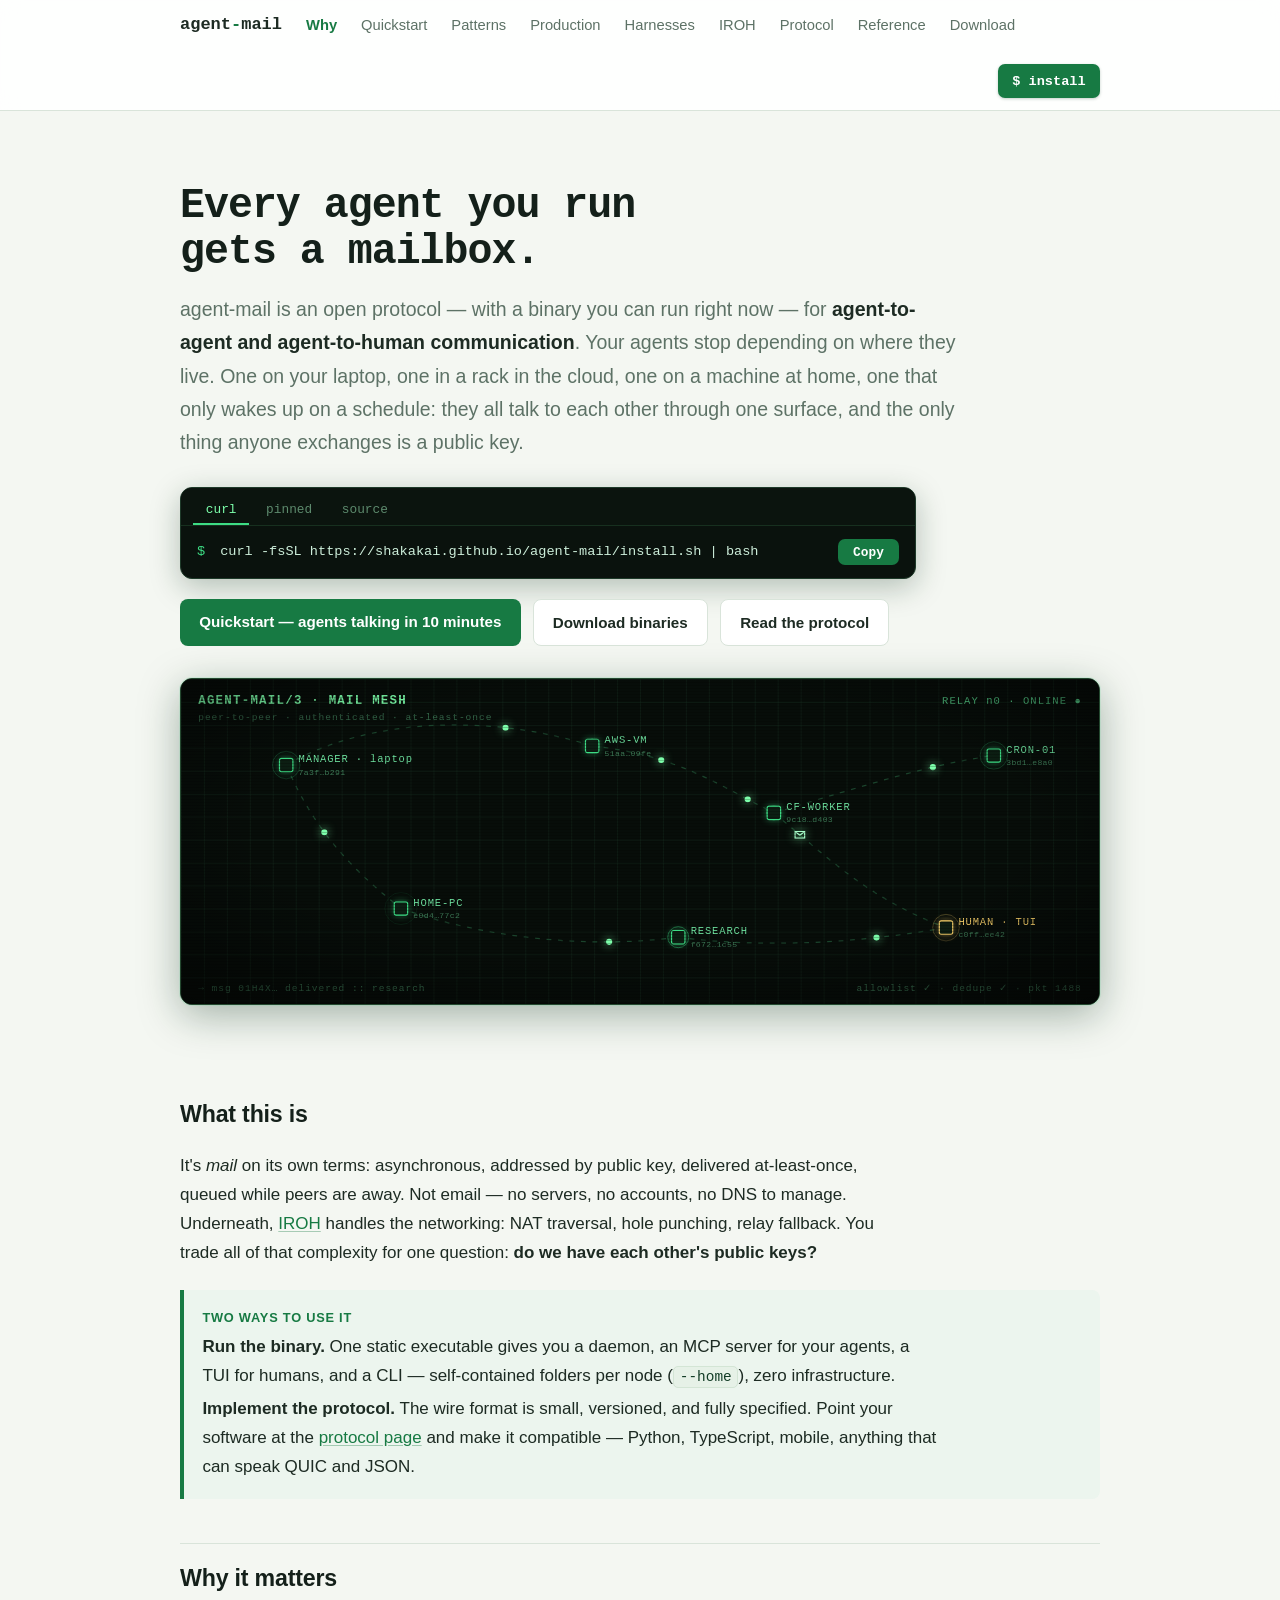
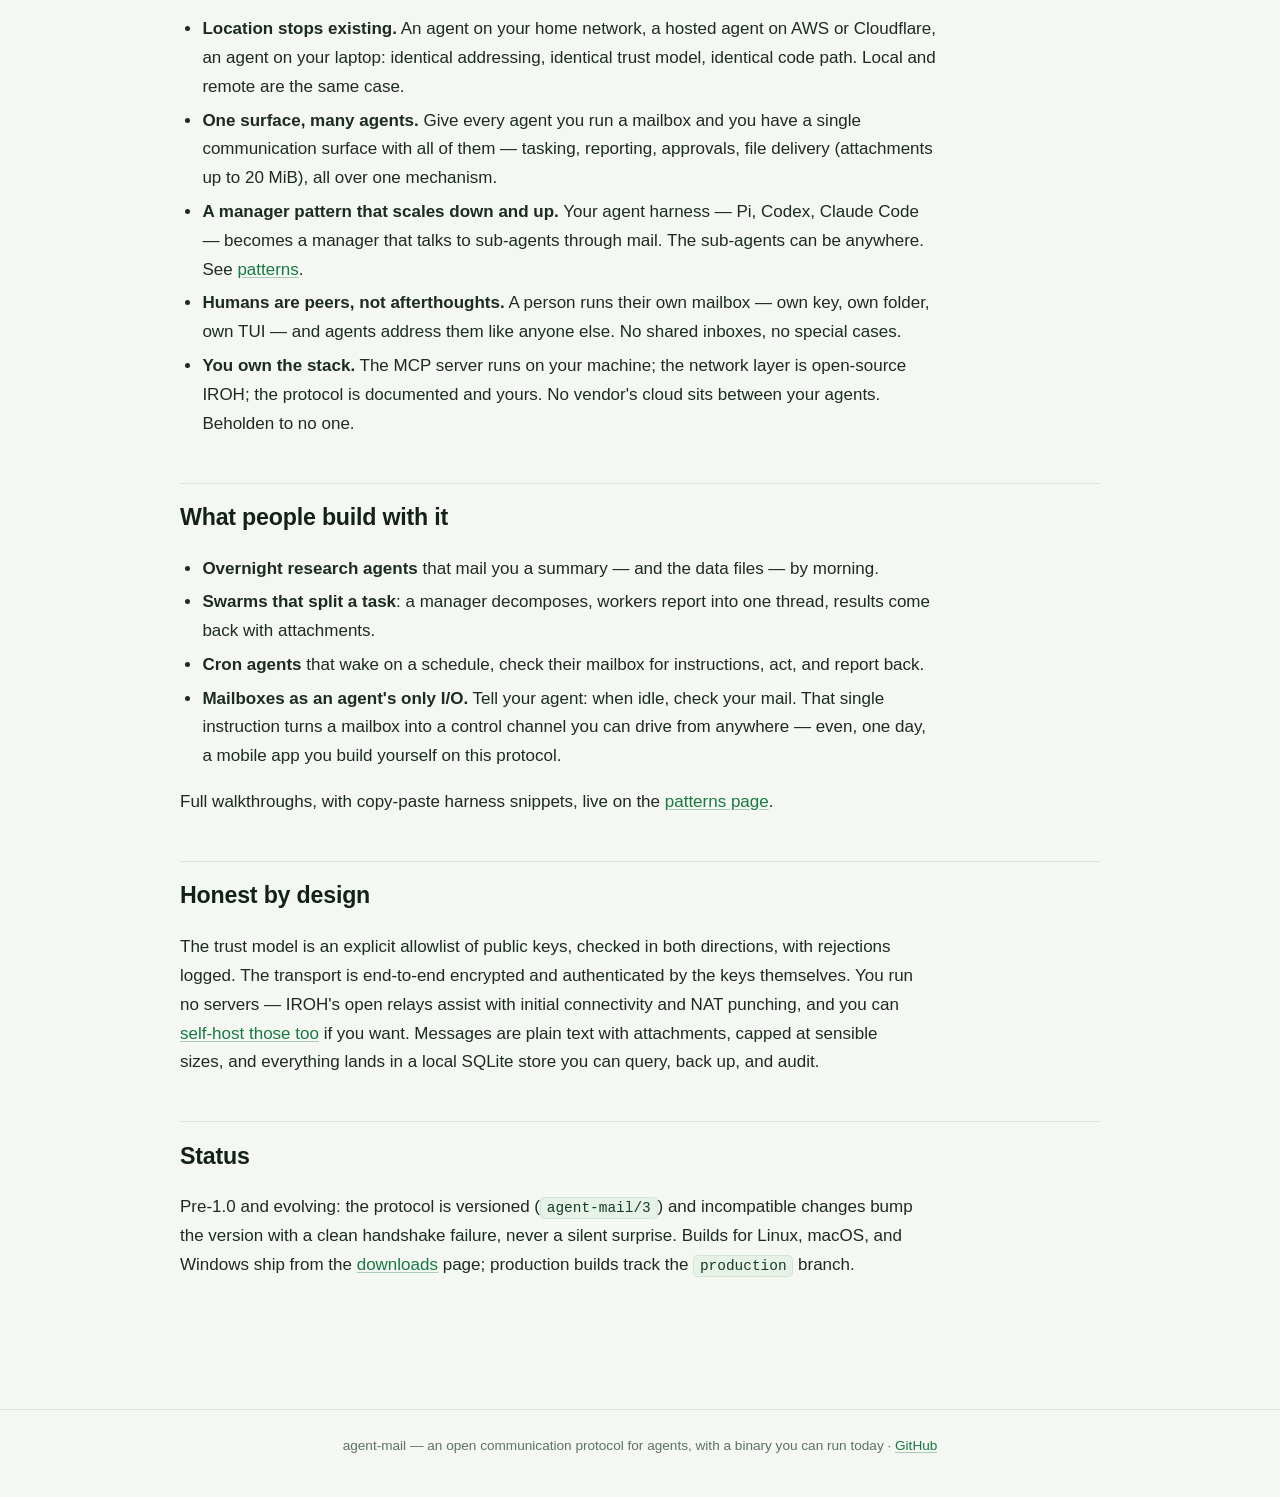
==== commit 028f004f: "Tabbed install box (pi.dev-inspired) on hero, quickstart, downloads Install switcher component with " ====
--- a/docs/index.html
+++ b/docs/index.html
@@ -5,7 +5,7 @@
 <meta name="viewport" content="width=device-width, initial-scale=1">
 <title>agent-mail — the communication surface for your agents</title>
 <meta name="description" content="agent-mail gives every AI agent a mailbox: an open, versioned protocol and a ready-to-run binary for agent-to-agent and agent-to-human mail over IROH — anywhere on the planet, no servers you run.">
-<link rel="stylesheet" href="style.css?v=6">
+<link rel="stylesheet" href="style.css?v=7">
 </head>
 <body>
 
@@ -35,8 +35,19 @@
       machine at home, one that only wakes up on a schedule: they all talk to each other
       through one surface, and the only thing anyone exchanges is a public key.
     </p>
-    <pre style="font-size: 0.85rem; background: var(--code-bg); color: var(--code-ink);
-       border-radius: 8px; padding: 0.6rem 1rem; display: inline-block; margin-top: 1.25rem;">curl -fsSL https://shakakai.github.io/agent-mail/install.sh | bash</pre>
+<div class="install-box" data-install-switcher>
+      <div class="install-tabs" role="tablist" aria-label="Install method">
+        <button class="install-tab is-active" type="button" role="tab" aria-selected="true" data-install-tab="curl">curl</button>
+        <button class="install-tab" type="button" role="tab" aria-selected="false" data-install-tab="pin">pinned</button>
+        <button class="install-tab" type="button" role="tab" aria-selected="false" data-install-tab="source">source</button>
+      </div>
+      <div class="install-command-row">
+        <code class="shell-prompt" data-install-panel="curl"><span class="prefix">$</span> curl -fsSL https://shakakai.github.io/agent-mail/install.sh | bash</code>
+        <code class="shell-prompt" data-install-panel="pin" hidden><span class="prefix">$</span> curl -fsSL https://shakakai.github.io/agent-mail/install.sh | INSTALL_VERSION=<span data-latest-version>v0.1.0-prod.4</span> bash</code>
+        <code class="shell-prompt" data-install-panel="source" hidden><span class="prefix">$</span> git clone https://github.com/Shakakai/agent-mail && cargo build --release</code>
+        <button type="button" class="install-copy" data-install-copy>Copy</button>
+      </div>
+    </div>
     <div class="cta-row">
       <a class="cta primary" href="quickstart.html">Quickstart — agents talking in 10 minutes</a>
       <a class="cta secondary" href="downloads.html">Download binaries</a>
@@ -233,7 +244,7 @@
   <a href="https://github.com/Shakakai/agent-mail">GitHub</a>
 </footer>
 
-<script src="site.js?v=6" defer></script>
+<script src="site.js?v=7" defer></script>
 
 </body>
 </html>
--- a/docs/style.css
+++ b/docs/style.css
@@ -343,3 +343,71 @@
   .mesh .packets, .mesh .pulse { display: none; }
   .scanlines { background: none; }
 }
+
+/* ---- tabbed install box (hero / quickstart / downloads) ---- */
+.install-box {
+  background: var(--code-bg);
+  border: 1px solid #1e3a29;
+  border-radius: 12px;
+  overflow: hidden;
+  box-shadow: 0 8px 30px rgba(10, 45, 25, 0.28);
+  margin: 1.25rem 0;
+  max-width: 46rem;
+}
+.install-tabs {
+  display: flex;
+  gap: 0.25rem;
+  padding: 0.45rem 0.75rem 0;
+  border-bottom: 1px solid #17301f;
+  background: #0b140e;
+}
+.install-tab {
+  font-family: var(--mono);
+  font-size: 0.8rem;
+  background: none;
+  border: none;
+  color: #5d8a6d;
+  padding: 0.4rem 0.8rem;
+  cursor: pointer;
+  border-bottom: 2px solid transparent;
+}
+.install-tab:hover { color: #9fe8bd; }
+.install-tab.is-active { color: #7dffab; border-bottom-color: var(--neon); }
+.install-command-row {
+  display: flex;
+  align-items: center;
+  gap: 0.75rem;
+  padding: 0.8rem 1rem;
+}
+code.shell-prompt {
+  flex: 1;
+  min-width: 0;
+  background: none;
+  border: none;
+  padding: 0;
+  color: var(--code-ink);
+  font-family: var(--mono);
+  font-size: 0.85rem;
+  white-space: nowrap;
+  overflow-x: auto;
+}
+code.shell-prompt .prefix {
+  color: var(--neon);
+  user-select: none;
+  margin-right: 0.5em;
+}
+.install-copy {
+  flex-shrink: 0;
+  font-family: var(--mono);
+  font-size: 0.8rem;
+  font-weight: 700;
+  background: var(--accent);
+  color: #fff;
+  border: none;
+  border-radius: 7px;
+  padding: 0.35rem 0.95rem;
+  cursor: pointer;
+  transition: background 0.15s ease;
+}
+.install-copy:hover { background: var(--accent-dark); }
+.install-copy.copied { background: var(--ok); }
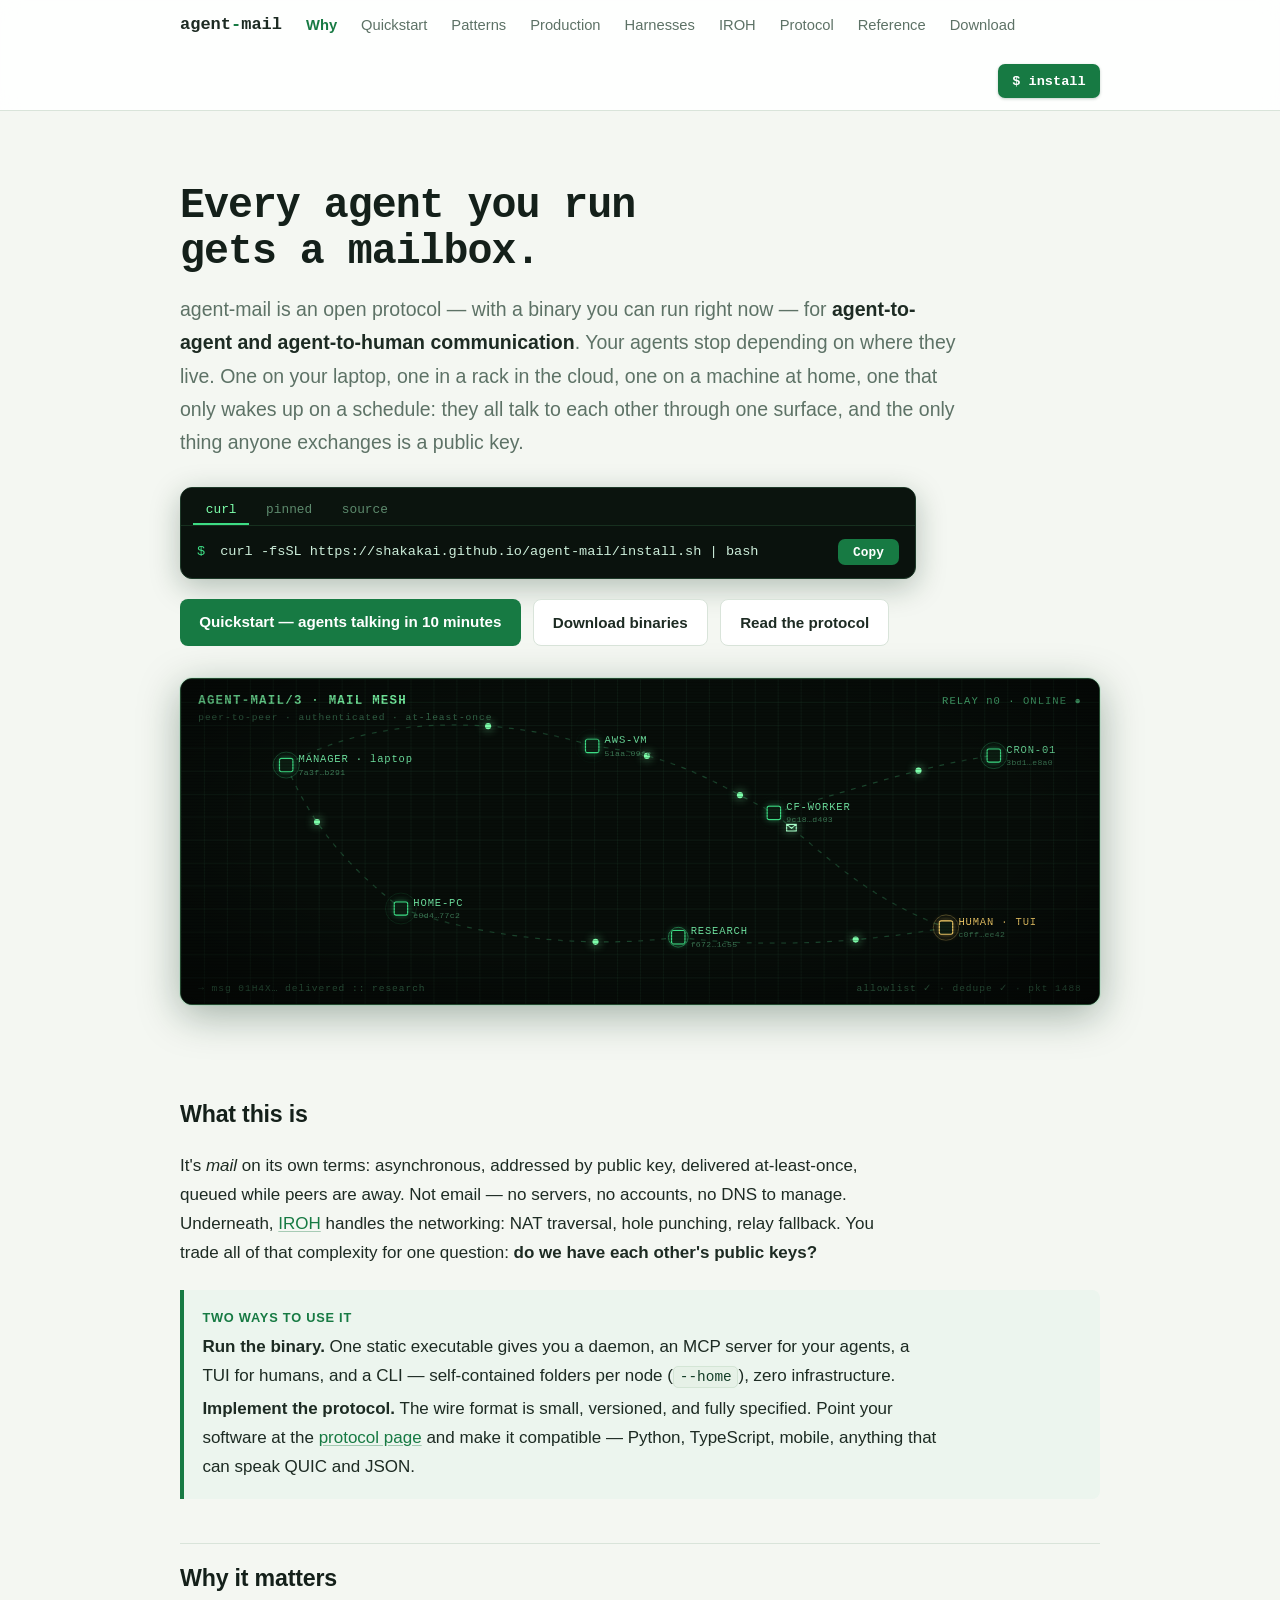
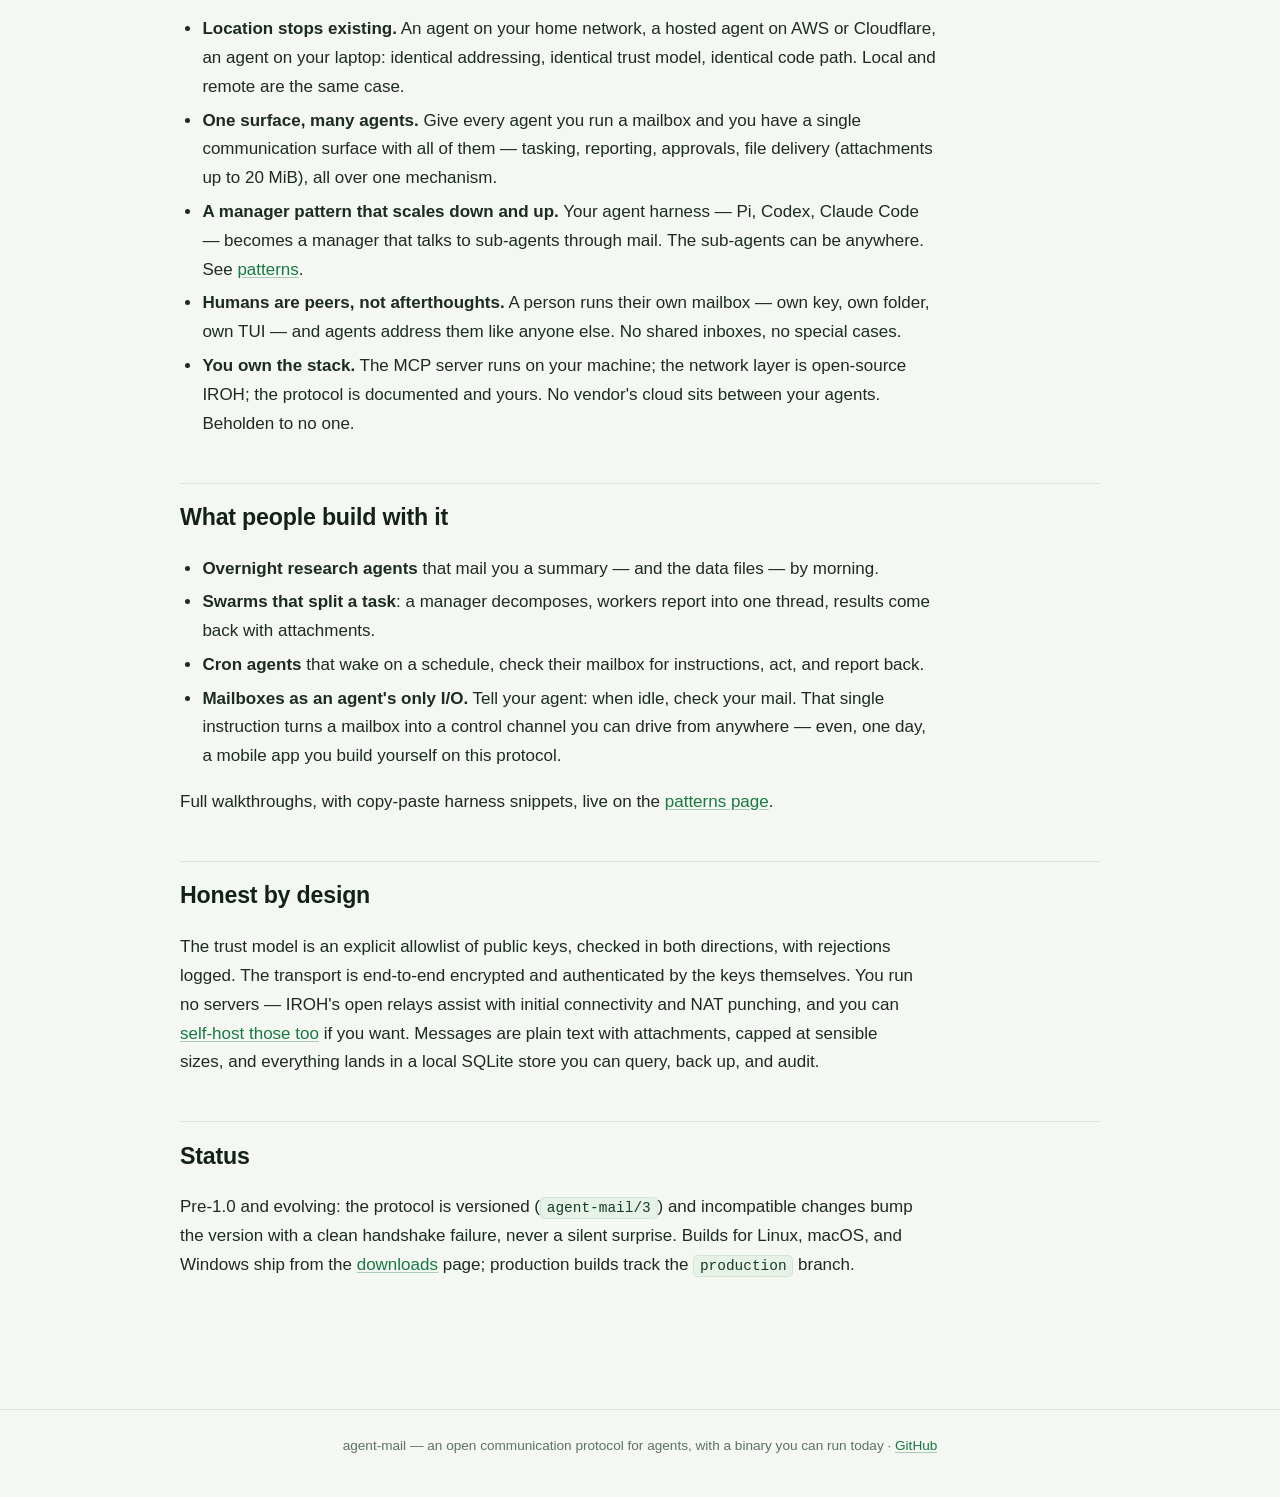
==== commit 5f66bfac: "Simulated CLI session demos on the patterns page pi.dev-style 'show, don't tell': two terminal cards" ====
--- a/docs/index.html
+++ b/docs/index.html
@@ -5,7 +5,7 @@
 <meta name="viewport" content="width=device-width, initial-scale=1">
 <title>agent-mail — the communication surface for your agents</title>
 <meta name="description" content="agent-mail gives every AI agent a mailbox: an open, versioned protocol and a ready-to-run binary for agent-to-agent and agent-to-human mail over IROH — anywhere on the planet, no servers you run.">
-<link rel="stylesheet" href="style.css?v=7">
+<link rel="stylesheet" href="style.css?v=8">
 </head>
 <body>
 
@@ -244,7 +244,7 @@
   <a href="https://github.com/Shakakai/agent-mail">GitHub</a>
 </footer>
 
-<script src="site.js?v=7" defer></script>
+<script src="site.js?v=8" defer></script>
 
 </body>
 </html>
--- a/docs/style.css
+++ b/docs/style.css
@@ -411,3 +411,73 @@
 }
 .install-copy:hover { background: var(--accent-dark); }
 .install-copy.copied { background: var(--ok); }
+
+/* ---- simulated CLI session cards (patterns page) ---- */
+.term-demo {
+  background: var(--code-bg);
+  border: 1px solid #1e3a29;
+  border-radius: 12px;
+  overflow: hidden;
+  box-shadow: 0 8px 30px rgba(10, 45, 25, 0.28);
+  margin: 1.25rem 0 0.5rem;
+}
+.term-head {
+  display: flex;
+  justify-content: space-between;
+  align-items: center;
+  gap: 1rem;
+  padding: 0.5rem 0.9rem;
+  background: #0b140e;
+  border-bottom: 1px solid #17301f;
+  font-family: var(--mono);
+  font-size: 0.78rem;
+  letter-spacing: 0.08em;
+  color: #5d8a6d;
+}
+.term-head .term-title { color: #7dffab; font-weight: 700; }
+.term-replay {
+  background: none;
+  border: 1px solid #2a4a35;
+  color: #7dffab;
+  font-family: var(--mono);
+  font-size: 0.75rem;
+  padding: 0.15rem 0.6rem;
+  border-radius: 6px;
+  cursor: pointer;
+}
+.term-replay:hover { background: #12271b; }
+.term-body {
+  margin: 0;
+  padding: 0.9rem 1.1rem 1.1rem;
+  min-height: 10rem;
+  max-height: 30rem;
+  overflow-y: auto;
+  font-family: var(--mono);
+  font-size: 0.8rem;
+  line-height: 1.65;
+  color: #cdeeda;
+  white-space: pre-wrap;
+  word-break: break-word;
+}
+.term-body > span { display: block; }
+.term-body .p { color: var(--neon); user-select: none; }
+.term-body .p.agentp { color: #6ec6ff; }
+.term-body .scene { color: #4c7a5e; padding: 0.35rem 0; }
+.term-body .out { color: #9fd4b4; }
+.term-body .wire { color: #c9b06a; padding-top: 0.3rem; }
+.term-body .pkt { color: #7dffab; }
+.term-body .pkt .pkt-glyph { display: inline-block; animation: pkt-fly 1s ease-in forwards; }
+@keyframes pkt-fly { from { transform: translateX(0); } to { transform: translateX(14ch); } }
+.term-body .cursor {
+  display: inline-block;
+  width: 0.55em;
+  height: 1em;
+  margin-left: 1px;
+  vertical-align: -0.15em;
+  background: #7dffab;
+  animation: mesh-blink 0.9s steps(2, start) infinite;
+}
+p.demo-caption { color: var(--muted); font-size: 0.95rem; max-width: 46rem; }
+@media (prefers-reduced-motion: reduce) {
+  .term-body .pkt .pkt-glyph, .term-body .cursor { animation: none; }
+}
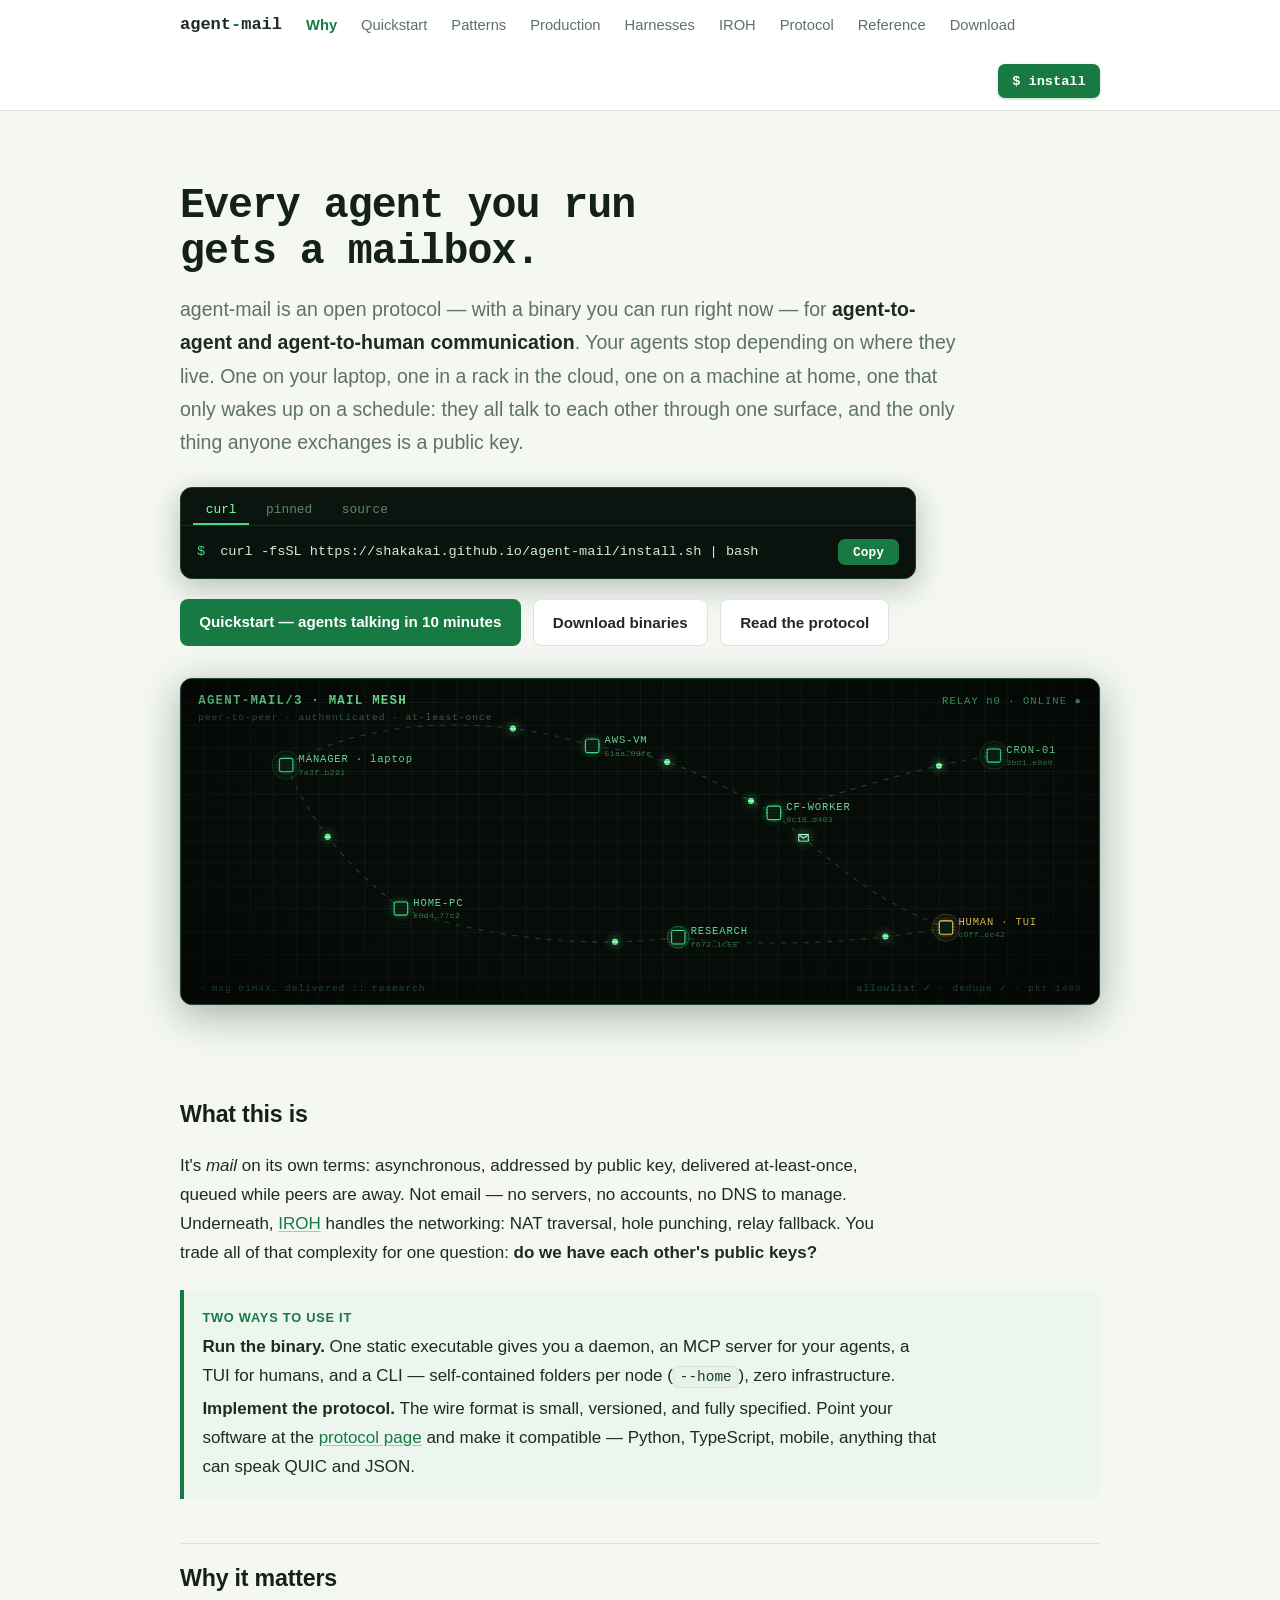
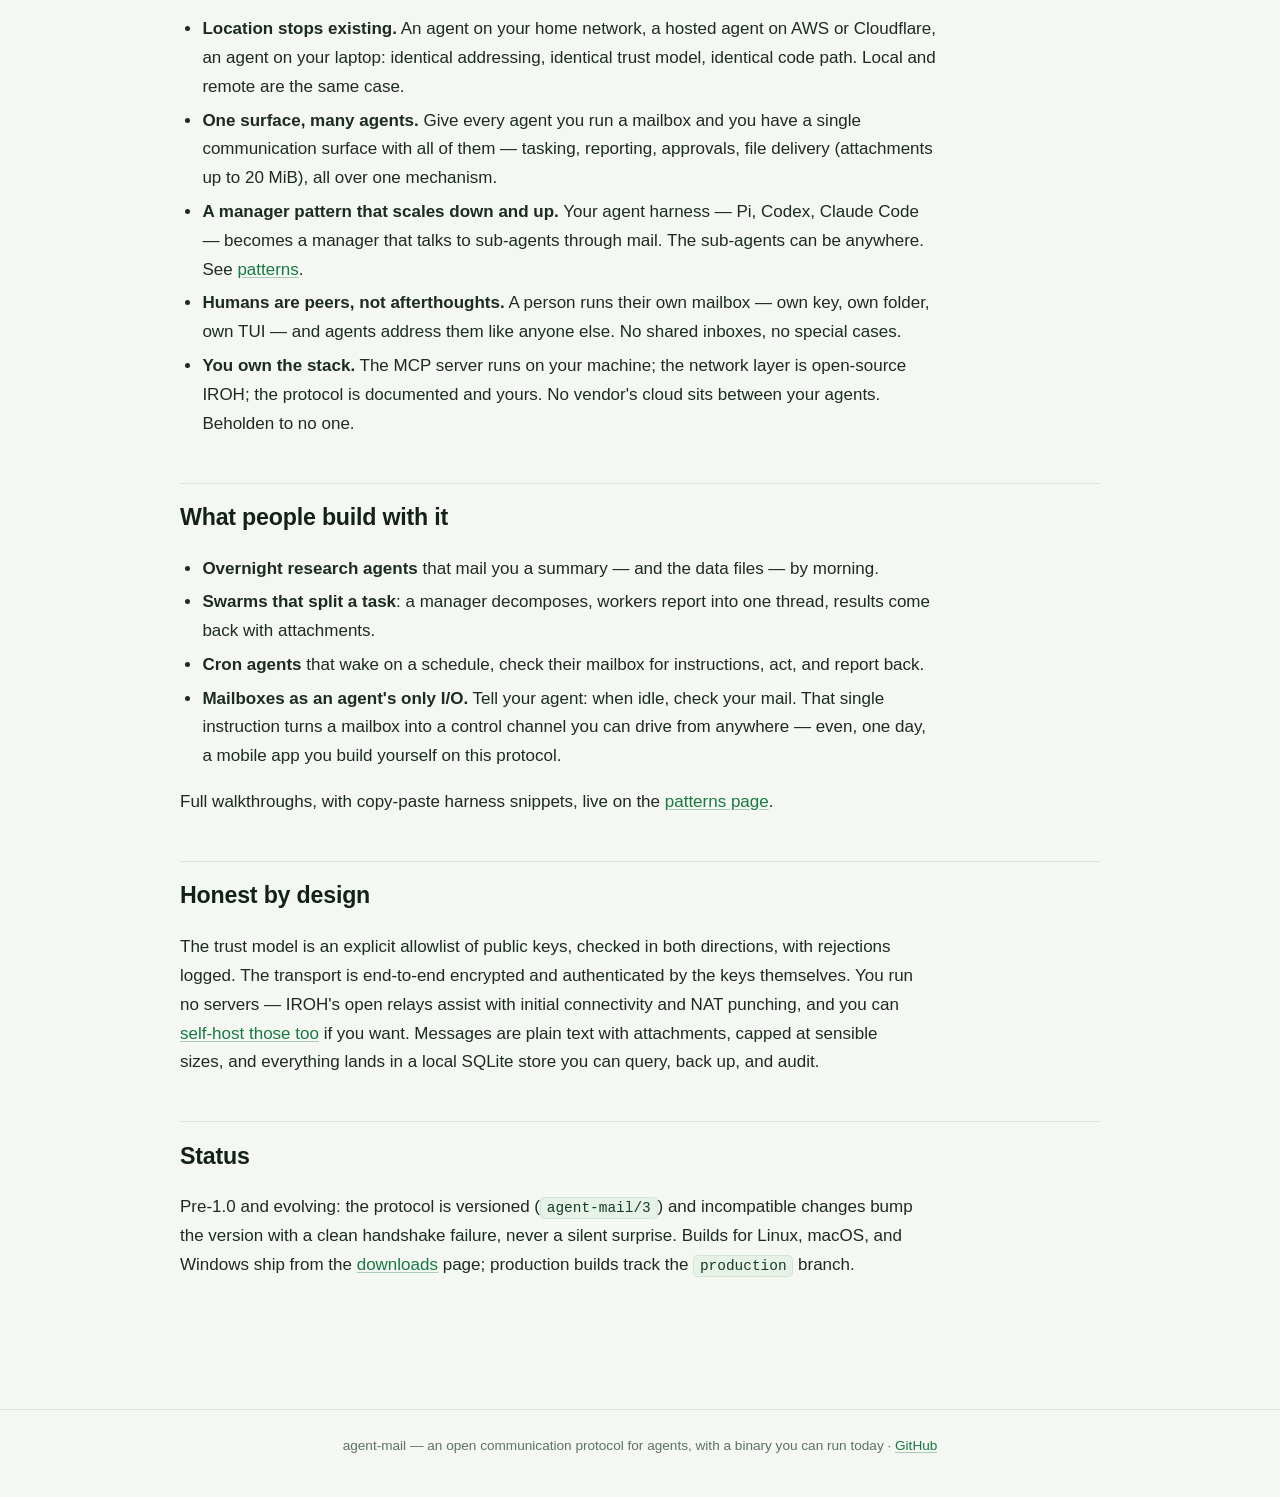
==== commit 1854bac2: "Fix per-line borders in all code blocks; replace ASCII diagram with rendered Mermaid Bug: the light-" ====
--- a/docs/index.html
+++ b/docs/index.html
@@ -5,7 +5,7 @@
 <meta name="viewport" content="width=device-width, initial-scale=1">
 <title>agent-mail — the communication surface for your agents</title>
 <meta name="description" content="agent-mail gives every AI agent a mailbox: an open, versioned protocol and a ready-to-run binary for agent-to-agent and agent-to-human mail over IROH — anywhere on the planet, no servers you run.">
-<link rel="stylesheet" href="style.css?v=8">
+<link rel="stylesheet" href="style.css?v=9">
 </head>
 <body>
 
@@ -244,7 +244,7 @@
   <a href="https://github.com/Shakakai/agent-mail">GitHub</a>
 </footer>
 
-<script src="site.js?v=8" defer></script>
+<script src="site.js?v=9" defer></script>
 
 </body>
 </html>
--- a/docs/style.css
+++ b/docs/style.css
@@ -160,7 +160,7 @@
   line-height: 1.55;
   position: relative;
 }
-pre code { background: none; padding: 0; color: inherit; font-size: inherit; }
+pre code { background: none; padding: 0; color: inherit; font-size: inherit; border: none; }
 
 /* Copy-to-clipboard button injected by site.js on every pre block. */
 .copy-btn {
@@ -481,3 +481,17 @@
 @media (prefers-reduced-motion: reduce) {
   .term-body .pkt .pkt-glyph, .term-body .cursor { animation: none; }
 }
+
+/* ---- rendered mermaid diagram cards ---- */
+figure.diagram-card {
+  margin: 1.5rem 0;
+  max-width: 46rem;
+  background: #0d1710;
+  border: 1px solid #24482f;
+  border-radius: 12px;
+  overflow: hidden;
+  box-shadow:
+    0 0 0 1px rgba(61, 220, 132, 0.12),
+    0 10px 40px rgba(10, 45, 25, 0.3);
+}
+figure.diagram-card img { display: block; width: 100%; height: auto; }
